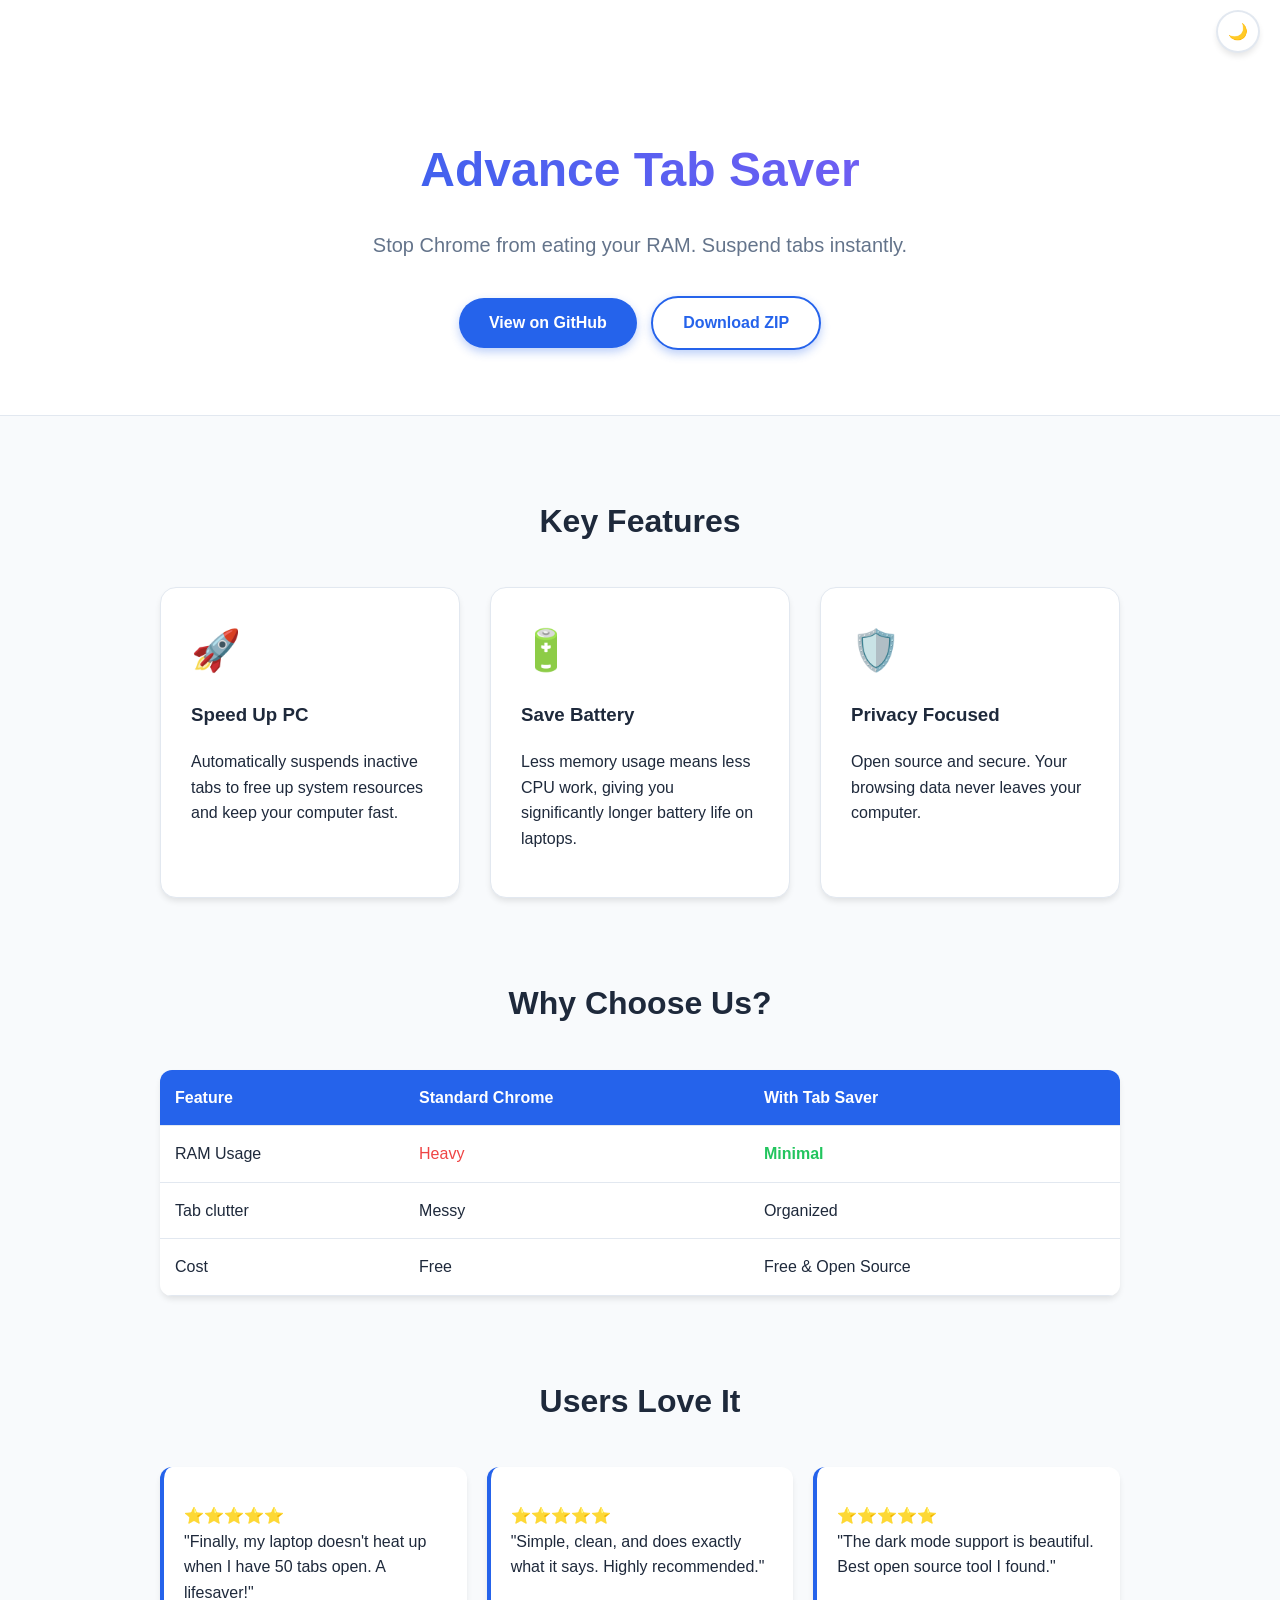
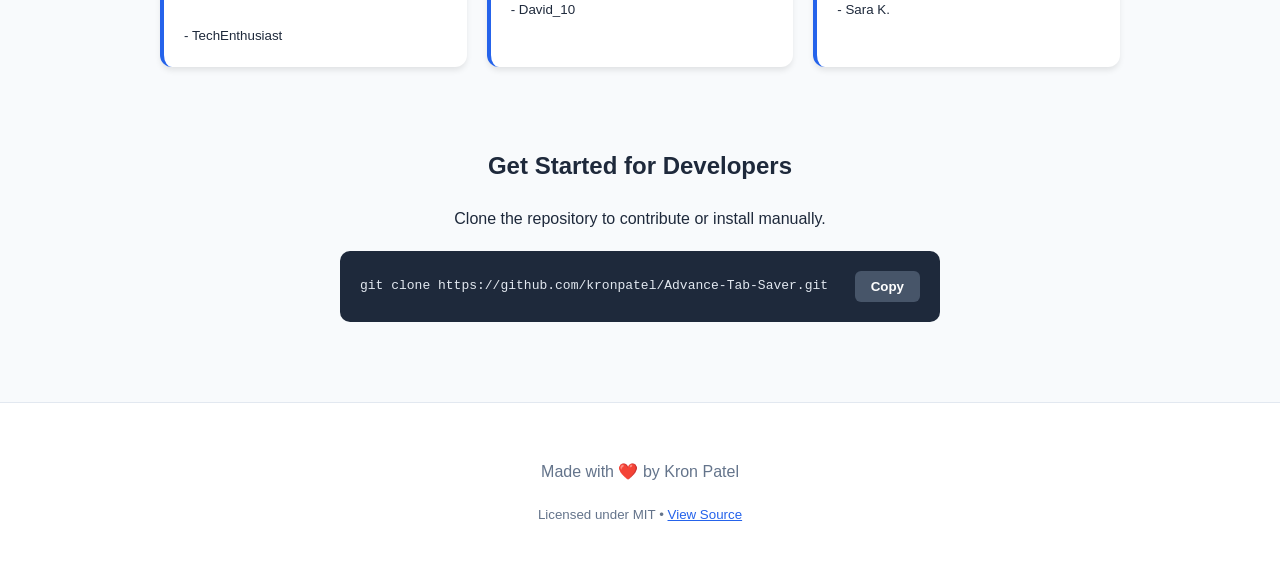
==== index.html @ 918aa8a1 "Upload index" ====
<!DOCTYPE html>
<html lang="en">
<head>
    <meta charset="UTF-8">
    <meta name="viewport" content="width=device-width, initial-scale=1.0">
    <title>Advance Tab Saver - Save Memory & Boost Speed</title>
    <style>
        /* --- CSS Variables & Theme Setup --- */
        :root {
            --primary-color: #2563eb;
            --primary-hover: #1d4ed8;
            --bg-color: #f8fafc;
            --text-color: #1e293b;
            --text-light: #64748b;
            --card-bg: #ffffff;
            --border-color: #e2e8f0;
            --shadow: 0 4px 6px -1px rgba(0, 0, 0, 0.1);
        }

        /* Dark Mode Variables */
        body.dark-mode {
            --primary-color: #60a5fa;
            --primary-hover: #3b82f6;
            --bg-color: #0f172a;
            --text-color: #f1f5f9;
            --text-light: #94a3b8;
            --card-bg: #1e293b;
            --border-color: #334155;
            --shadow: 0 4px 20px rgba(0, 0, 0, 0.4);
        }

        * { box-sizing: border-box; transition: background-color 0.3s, color 0.3s; }
        
        body {
            font-family: 'Segoe UI', Roboto, Helvetica, Arial, sans-serif;
            line-height: 1.6;
            margin: 0;
            padding: 0;
            background-color: var(--bg-color);
            color: var(--text-color);
            overflow-x: hidden;
        }

        .container {
            max-width: 1000px;
            margin: 0 auto;
            padding: 0 20px;
        }

        /* --- Animations (Fade In) --- */
        .hidden {
            opacity: 0;
            transform: translateY(30px);
            transition: all 0.8s ease-out;
        }
        .show {
            opacity: 1;
            transform: translateY(0);
        }

        /* --- Header & Hero Section --- */
        header {
            text-align: center;
            padding: 100px 20px 60px;
            background: var(--card-bg);
            border-bottom: 1px solid var(--border-color);
        }
        h1 {
            font-size: 3rem;
            margin-bottom: 10px;
            background: -webkit-linear-gradient(45deg, var(--primary-color), #8b5cf6);
            -webkit-background-clip: text;
            -webkit-text-fill-color: transparent;
        }
        .tagline { font-size: 1.25rem; color: var(--text-light); margin-bottom: 30px; }

        .btn {
            display: inline-block;
            background-color: var(--primary-color);
            color: #fff !important;
            padding: 12px 30px;
            text-decoration: none;
            border-radius: 50px;
            font-weight: bold;
            margin: 5px;
            box-shadow: 0 4px 10px rgba(37, 99, 235, 0.3);
            transition: transform 0.2s;
        }
        .btn:hover { transform: translateY(-2px); background-color: var(--primary-hover); }
        .btn-outline {
            background: transparent;
            border: 2px solid var(--primary-color);
            color: var(--primary-color) !important;
        }

        /* --- Dark Mode Toggle Button --- */
        .theme-toggle {
            position: fixed;
            top: 10px;
            right: 20px;
            background: var(--card-bg);
            color: var(--text-color);
            border: 2px solid var(--border-color);
            padding: 10px;
            border-radius: 50%;
            cursor: pointer;
            font-size: 1.0rem;
            z-index: 1000;
            box-shadow: var(--shadow);
        }

        /* --- Features Grid --- */
        .section-title { text-align: center; margin: 80px 0 40px; font-size: 2rem; }
        .features {
            display: grid;
            grid-template-columns: repeat(auto-fit, minmax(280px, 1fr));
            gap: 30px;
        }
        .feature-card {
            background: var(--card-bg);
            padding: 30px;
            border-radius: 16px;
            box-shadow: var(--shadow);
            border: 1px solid var(--border-color);
        }
        .icon { font-size: 2.5rem; margin-bottom: 15px; display: block; }

        /* --- Comparison Table --- */
        .table-container { overflow-x: auto; border-radius: 12px; box-shadow: var(--shadow); }
        table { width: 100%; border-collapse: collapse; background: var(--card-bg); min-width: 600px; }
        th, td { padding: 15px; text-align: left; border-bottom: 1px solid var(--border-color); }
        th { background: var(--primary-color); color: white; }
        
        /* --- Installation Code Box --- */
        .code-box {
            background: #1e293b;
            padding: 20px;
            border-radius: 10px;
            display: flex;
            justify-content: space-between;
            align-items: center;
            color: #e2e8f0;
            font-family: monospace;
            margin: 20px auto;
            max-width: 600px;
            flex-wrap: wrap;
            gap: 10px;
        }
        .copy-btn {
            background: #475569;
            color: white;
            border: none;
            padding: 8px 16px;
            border-radius: 6px;
            cursor: pointer;
            font-weight: bold;
        }
        .copy-btn:active { transform: scale(0.95); }

        /* --- Testimonials --- */
        .reviews { display: grid; grid-template-columns: repeat(auto-fit, minmax(250px, 1fr)); gap: 20px; }
        .review-card {
            background: var(--card-bg);
            padding: 20px;
            border-radius: 12px;
            border-left: 4px solid var(--primary-color);
            box-shadow: var(--shadow);
        }

        /* --- Footer --- */
        footer {
            text-align: center;
            margin-top: 80px;
            padding: 40px;
            background: var(--card-bg);
            border-top: 1px solid var(--border-color);
            color: var(--text-light);
        }

        /* Mobile Tweaks */
        @media (max-width: 600px) {
            h1 { font-size: 2rem; }
            header { padding-top: 80px; }
        }
    </style>
</head>
<body>

    <button class="theme-toggle" onclick="toggleTheme()" title="Toggle Dark Mode">🌙</button>

    <header>
        <div class="container hidden">
            <h1>Advance Tab Saver</h1>
            <p class="tagline">Stop Chrome from eating your RAM. Suspend tabs instantly.</p>
            
            <div>
                <a href="https://github.com/kronpatel/Advance-Tab-Saver" class="btn">View on GitHub</a>
                <a href="https://github.com/kronpatel/Advance-Tab-Saver/archive/refs/heads/main.zip" class="btn btn-outline">Download ZIP</a>
            </div>

        </div>
    </header>

    <div class="container">
        
        <h2 class="section-title hidden">Key Features</h2>
        <section class="features hidden">
            <div class="feature-card">
                <span class="icon">🚀</span>
                <h3>Speed Up PC</h3>
                <p>Automatically suspends inactive tabs to free up system resources and keep your computer fast.</p>
            </div>
            <div class="feature-card">
                <span class="icon">🔋</span>
                <h3>Save Battery</h3>
                <p>Less memory usage means less CPU work, giving you significantly longer battery life on laptops.</p>
            </div>
            <div class="feature-card">
                <span class="icon">🛡️</span>
                <h3>Privacy Focused</h3>
                <p>Open source and secure. Your browsing data never leaves your computer.</p>
            </div>
        </section>

        <h2 class="section-title hidden">Why Choose Us?</h2>
        <div class="table-container hidden">
            <table>
                <tr>
                    <th>Feature</th>
                    <th>Standard Chrome</th>
                    <th>With Tab Saver</th>
                </tr>
                <tr>
                    <td>RAM Usage</td>
                    <td style="color: #ef4444;">Heavy</td>
                    <td style="color: #22c55e; font-weight: bold;">Minimal</td>
                </tr>
                <tr>
                    <td>Tab clutter</td>
                    <td>Messy</td>
                    <td>Organized</td>
                </tr>
                <tr>
                    <td>Cost</td>
                    <td>Free</td>
                    <td>Free & Open Source</td>
                </tr>
            </table>
        </div>

        <h2 class="section-title hidden">Users Love It</h2>
        <section class="reviews hidden">
            <div class="review-card">
                <p>⭐⭐⭐⭐⭐<br>"Finally, my laptop doesn't heat up when I have 50 tabs open. A lifesaver!"</p>
                <small>- TechEnthusiast</small>
            </div>
            <div class="review-card">
                <p>⭐⭐⭐⭐⭐<br>"Simple, clean, and does exactly what it says. Highly recommended."</p>
                <small>- David_10</small>
            </div>
            <div class="review-card">
                <p>⭐⭐⭐⭐⭐<br>"The dark mode support is beautiful. Best open source tool I found."</p>
                <small>- Sara K.</small>
            </div>
        </section>

        <section class="hidden" style="text-align: center; margin-top: 80px;">
            <h2>Get Started for Developers</h2>
            <p>Clone the repository to contribute or install manually.</p>
            
            <div class="code-box">
                <span id="git-command">git clone https://github.com/kronpatel/Advance-Tab-Saver.git</span>
                <button class="copy-btn" onclick="copyCode()">Copy</button>
            </div>
        </section>

    </div>

    <footer>
        <p>Made with ❤️ by Kron Patel</p>
        <p><small>Licensed under MIT • <a href="https://github.com/kronpatel/Advance-Tab-Saver" style="color: var(--primary-color)">View Source</a></small></p>
    </footer>

    <script>
        // --- Feature 1: Dark Mode Logic ---
        function toggleTheme() {
            const body = document.body;
            const btn = document.querySelector('.theme-toggle');
            
            body.classList.toggle('dark-mode');
            
            // Save preference logic optional but added for better UX
            if (body.classList.contains('dark-mode')) {
                btn.innerHTML = '☀️';
                localStorage.setItem('theme', 'dark');
            } else {
                btn.innerHTML = '🌙';
                localStorage.setItem('theme', 'light');
            }
        }

        // Load saved theme
        if (localStorage.getItem('theme') === 'dark') {
            document.body.classList.add('dark-mode');
            document.querySelector('.theme-toggle').innerHTML = '☀️';
        }

        // --- Feature 2: Scroll Animations ---
        const observer = new IntersectionObserver((entries) => {
            entries.forEach((entry) => {
                if (entry.isIntersecting) {
                    entry.target.classList.add('show');
                }
            });
        });
        const hiddenElements = document.querySelectorAll('.hidden');
        hiddenElements.forEach((el) => observer.observe(el));

        // --- Feature 3: Copy Function ---
        function copyCode() {
            const command = document.getElementById('git-command').innerText;
            navigator.clipboard.writeText(command).then(() => {
                const btn = document.querySelector('.copy-btn');
                btn.innerText = 'Copied!';
                btn.style.background = '#22c55e';
                setTimeout(() => {
                    btn.innerText = 'Copy';
                    btn.style.background = '#475569';
                }, 2000);
            });
        }
    </script>

</body>
</html>
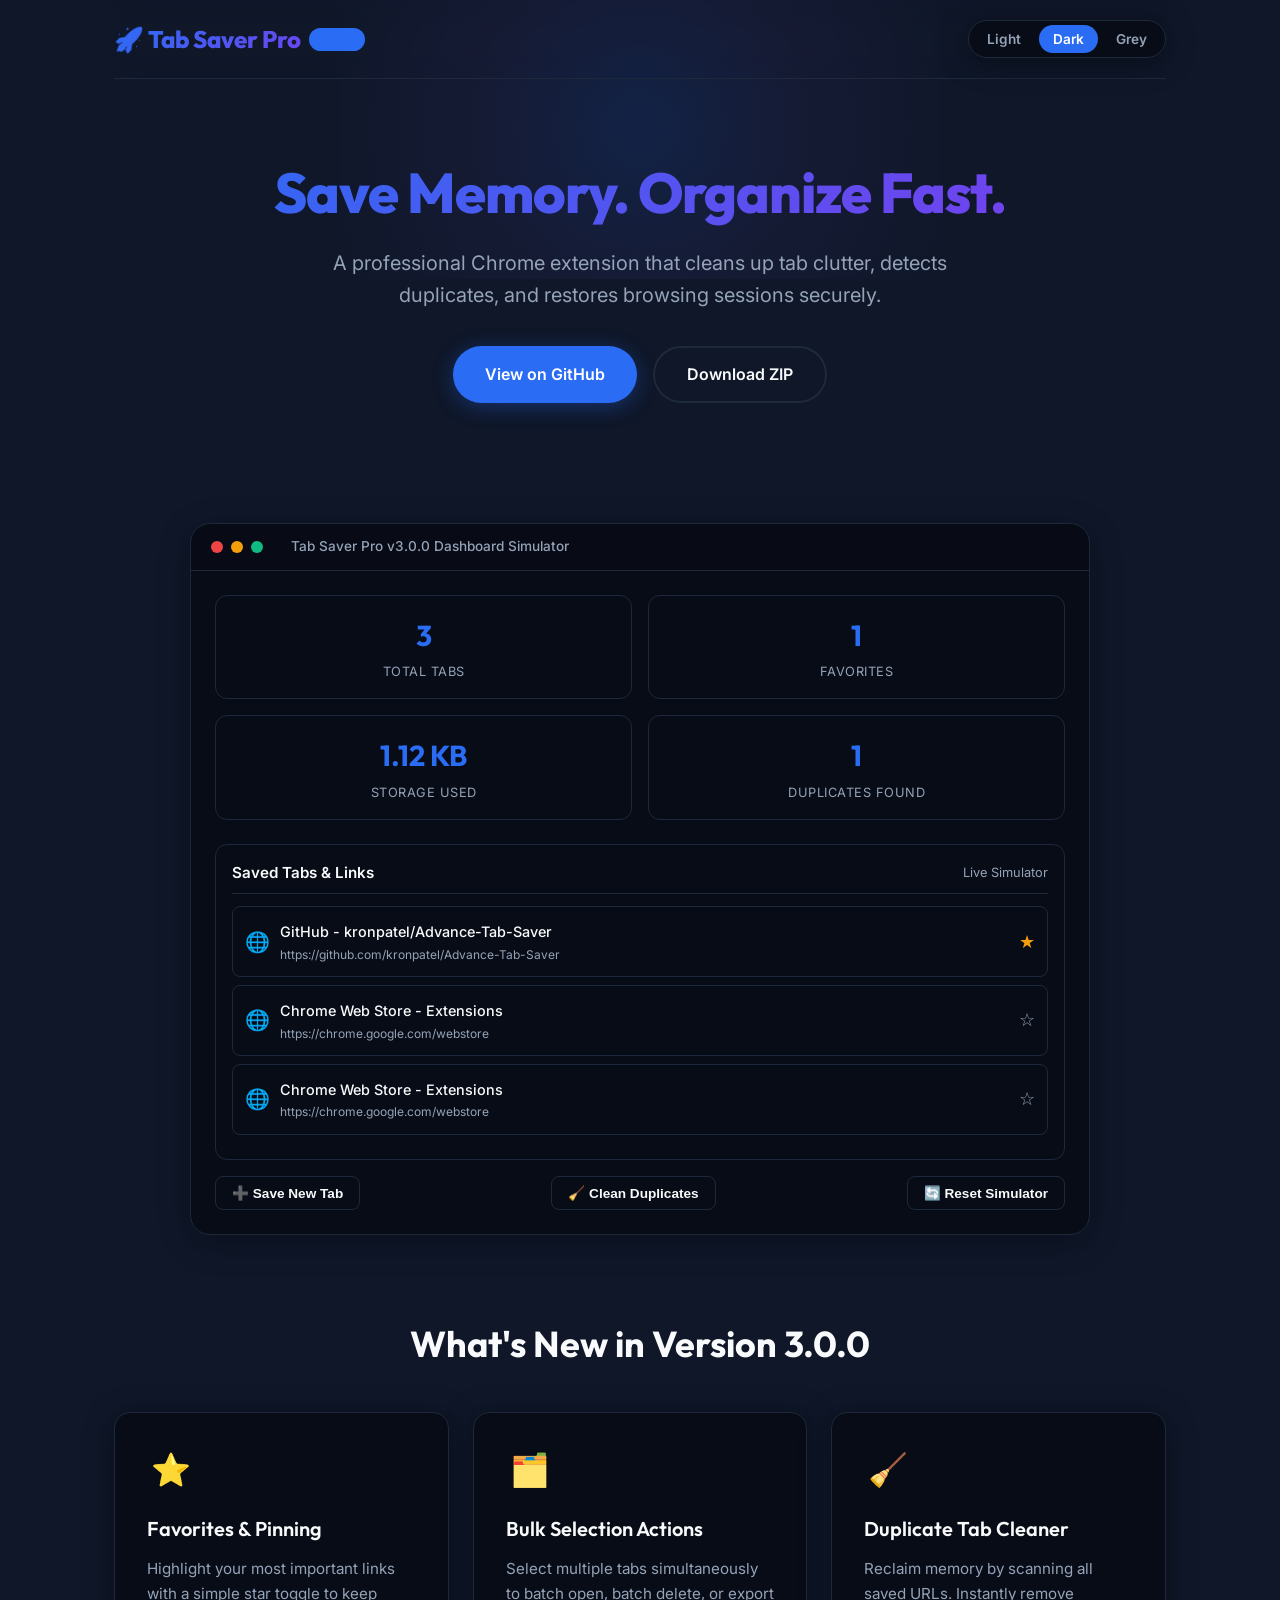
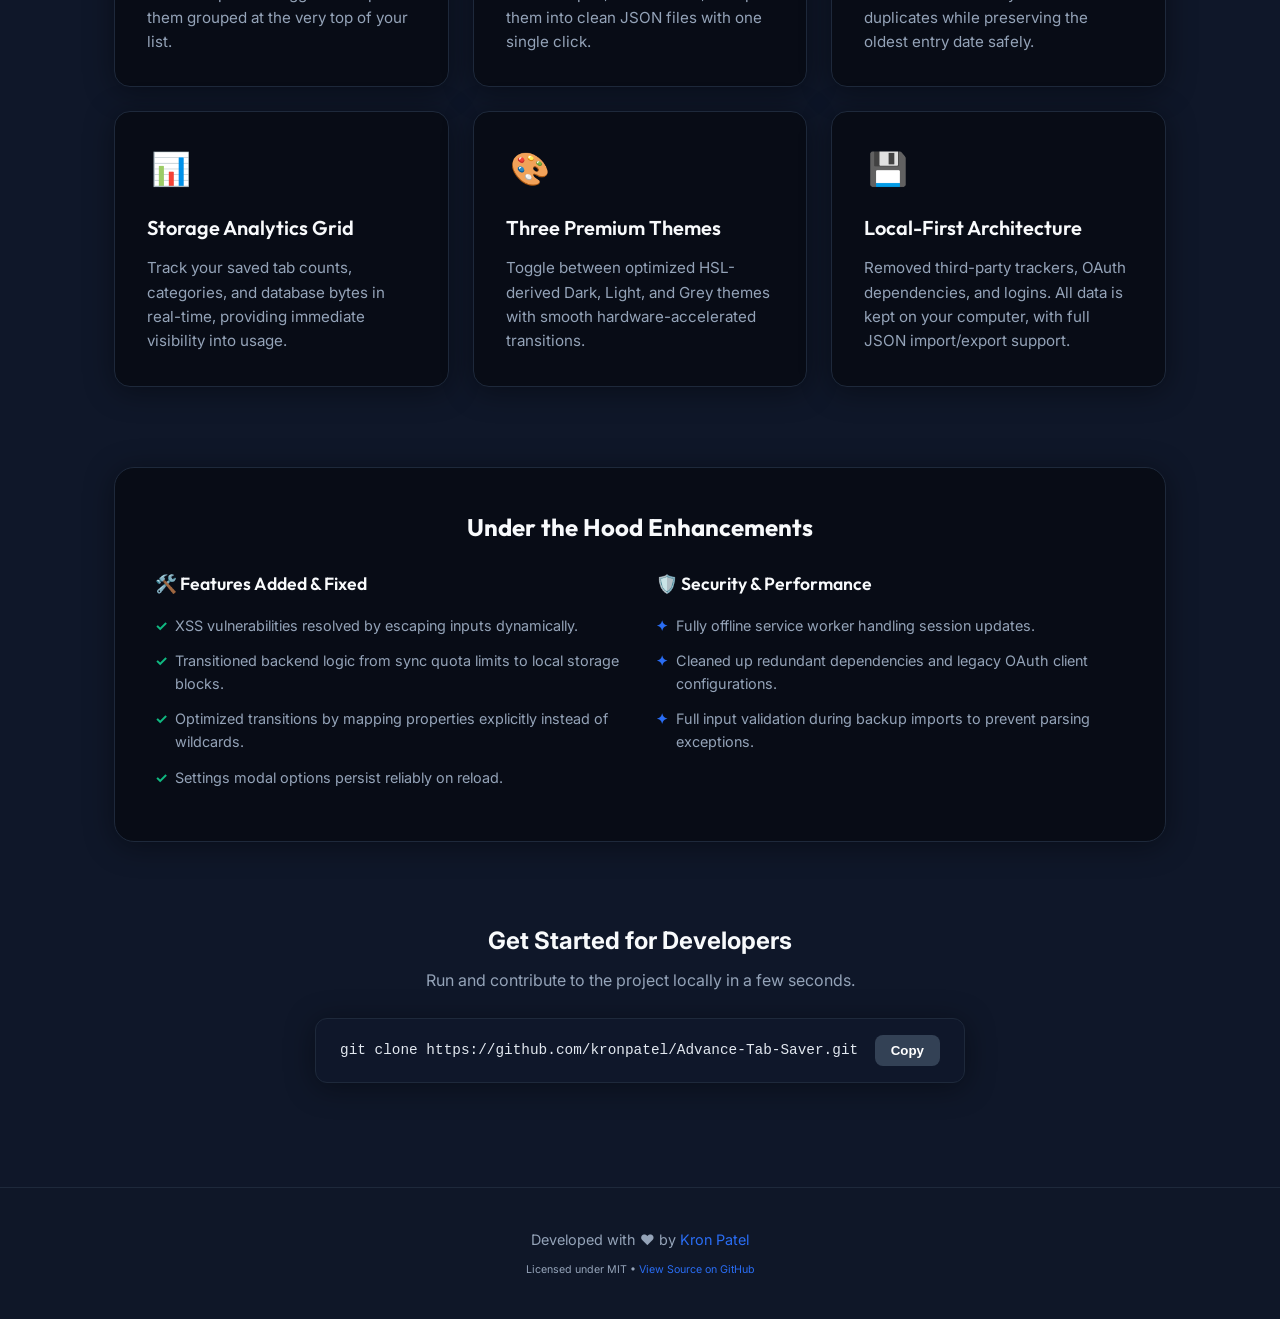
==== commit b39af64d: "docs: update landing page and readme with v3.0.0 features and interactive simulator" ====
--- a/index.html
+++ b/index.html
@@ -3,333 +3,938 @@
 <head>
     <meta charset="UTF-8">
     <meta name="viewport" content="width=device-width, initial-scale=1.0">
-    <title>Advance Tab Saver - Save Memory & Boost Speed</title>
+    <title>Tab Saver Pro - Save Memory & Organize Browser Tabs</title>
+    <meta name="description" content="A premium Chrome extension to save, organize, categorize, restore, and manage browser tabs with favorites, bulk actions, duplicate detection, and storage analytics.">
+    
+    <!-- Google Fonts -->
+    <link rel="preconnect" href="https://fonts.googleapis.com">
+    <link rel="preconnect" href="https://fonts.gstatic.com" crossorigin>
+    <link href="https://fonts.googleapis.com/css2?family=Inter:wght@300;400;500;600;700&family=Outfit:wght@400;500;600;700;800&display=swap" rel="stylesheet">
+    
     <style>
-        /* --- CSS Variables & Theme Setup --- */
+        /* --- Design System & CSS Variables --- */
         :root {
-            --primary-color: #2563eb;
-            --primary-hover: #1d4ed8;
-            --bg-color: #f8fafc;
-            --text-color: #1e293b;
-            --text-light: #64748b;
-            --card-bg: #ffffff;
-            --border-color: #e2e8f0;
-            --shadow: 0 4px 6px -1px rgba(0, 0, 0, 0.1);
-        }
-
-        /* Dark Mode Variables */
-        body.dark-mode {
-            --primary-color: #60a5fa;
-            --primary-hover: #3b82f6;
-            --bg-color: #0f172a;
-            --text-color: #f1f5f9;
-            --text-light: #94a3b8;
-            --card-bg: #1e293b;
-            --border-color: #334155;
-            --shadow: 0 4px 20px rgba(0, 0, 0, 0.4);
-        }
-
-        * { box-sizing: border-box; transition: background-color 0.3s, color 0.3s; }
-        
-        body {
-            font-family: 'Segoe UI', Roboto, Helvetica, Arial, sans-serif;
-            line-height: 1.6;
+            --font-display: 'Outfit', sans-serif;
+            --font-body: 'Inter', sans-serif;
+            
+            /* Calibrated HSL Theme Variables */
+            --primary-hsl: 220 90% 56%;
+            --primary: hsl(var(--primary-hsl));
+            --primary-hover: hsl(220 90% 46%);
+            
+            /* Theme overrides default to Dark */
+            --bg-hsl: 222 47% 11%;
+            --bg: hsl(var(--bg-hsl));
+            --card-hsl: 222 47% 6%;
+            --card: hsl(var(--card-hsl));
+            --text-hsl: 210 40% 98%;
+            --text: hsl(var(--text-hsl));
+            --text-muted-hsl: 215 20.2% 65.1%;
+            --text-muted: hsl(var(--text-muted-hsl));
+            --border-hsl: 217.2 32.6% 17.5%;
+            --border: hsl(var(--border-hsl));
+            --shadow: 0 4px 30px rgba(0, 0, 0, 0.4);
+            --gradient: linear-gradient(135deg, hsl(220 90% 56%) 0%, hsl(262 83% 58%) 100%);
+            --card-shadow: 0 8px 32px 0 rgba(0, 0, 0, 0.3);
+        }
+
+        /* Light Theme */
+        body.theme-light {
+            --bg-hsl: 210 40% 98%;
+            --bg: hsl(var(--bg-hsl));
+            --card-hsl: 0 0% 100%;
+            --card: hsl(var(--card-hsl));
+            --text-hsl: 222 47% 11%;
+            --text: hsl(var(--text-hsl));
+            --text-muted-hsl: 215.4 16.3% 46.9%;
+            --text-muted: hsl(var(--text-muted-hsl));
+            --border-hsl: 214.3 31.8% 91.4%;
+            --border: hsl(var(--border-hsl));
+            --shadow: 0 4px 20px rgba(0, 0, 0, 0.05);
+            --card-shadow: 0 8px 32px 0 rgba(31, 38, 135, 0.05);
+        }
+
+        /* Grey Theme */
+        body.theme-grey {
+            --bg-hsl: 218 11% 19%;
+            --bg: hsl(var(--bg-hsl));
+            --card-hsl: 218 11% 14%;
+            --card: hsl(var(--card-hsl));
+            --text-hsl: 210 20% 98%;
+            --text: hsl(var(--text-hsl));
+            --text-muted-hsl: 218 11% 65%;
+            --text-muted: hsl(var(--text-muted-hsl));
+            --border-hsl: 218 11% 25%;
+            --border: hsl(var(--border-hsl));
+            --shadow: 0 4px 30px rgba(0, 0, 0, 0.3);
+            --card-shadow: 0 8px 32px 0 rgba(0, 0, 0, 0.25);
+        }
+
+        /* Reset & Global */
+        * {
+            box-sizing: border-box;
             margin: 0;
             padding: 0;
-            background-color: var(--bg-color);
-            color: var(--text-color);
+        }
+
+        body {
+            font-family: var(--font-body);
+            background-color: var(--bg);
+            color: var(--text);
             overflow-x: hidden;
+            line-height: 1.6;
+            transition: background-color 0.3s ease, color 0.3s ease, border-color 0.3s ease;
         }
 
         .container {
-            max-width: 1000px;
+            max-width: 1100px;
             margin: 0 auto;
-            padding: 0 20px;
-        }
-
-        /* --- Animations (Fade In) --- */
-        .hidden {
+            padding: 0 24px;
+        }
+
+        /* --- Header / Navbar --- */
+        nav {
+            display: flex;
+            justify-content: space-between;
+            align-items: center;
+            padding: 20px 0;
+            border-bottom: 1px solid var(--border);
+            position: sticky;
+            top: 0;
+            background: rgba(var(--bg-hsl), 0.8);
+            backdrop-filter: blur(12px);
+            z-index: 100;
+            transition: background-color 0.3s ease, border-color 0.3s ease;
+        }
+
+        .logo {
+            font-family: var(--font-display);
+            font-size: 1.5rem;
+            font-weight: 800;
+            background: var(--gradient);
+            -webkit-background-clip: text;
+            background-clip: text;
+            -webkit-text-fill-color: transparent;
+            display: flex;
+            align-items: center;
+            gap: 8px;
+            text-decoration: none;
+        }
+
+        .version-tag {
+            background: var(--primary);
+            color: white;
+            font-size: 0.75rem;
+            font-weight: 600;
+            padding: 2px 8px;
+            border-radius: 20px;
+            letter-spacing: 0.5px;
+        }
+
+        /* Theme Switcher */
+        .theme-selector {
+            display: flex;
+            background: var(--card);
+            border: 1px solid var(--border);
+            padding: 4px;
+            border-radius: 30px;
+            gap: 4px;
+            box-shadow: var(--shadow);
+        }
+
+        .theme-btn {
+            background: transparent;
+            border: none;
+            color: var(--text-muted);
+            padding: 6px 14px;
+            border-radius: 20px;
+            cursor: pointer;
+            font-size: 0.85rem;
+            font-weight: 600;
+            transition: all 0.2s ease;
+            font-family: var(--font-body);
+        }
+
+        .theme-btn.active {
+            background: var(--primary);
+            color: #ffffff;
+        }
+
+        /* --- Hero Section --- */
+        .hero {
+            padding: 80px 0 60px;
+            text-align: center;
+            position: relative;
+        }
+
+        .hero::before {
+            content: '';
+            position: absolute;
+            top: -100px;
+            left: 50%;
+            transform: translateX(-50%);
+            width: 600px;
+            height: 300px;
+            background: radial-gradient(circle, rgba(37, 99, 235, 0.15) 0%, rgba(139, 92, 246, 0.05) 50%, transparent 100%);
+            z-index: -1;
+            pointer-events: none;
+        }
+
+        h1 {
+            font-family: var(--font-display);
+            font-size: 3.5rem;
+            font-weight: 800;
+            line-height: 1.2;
+            margin-bottom: 20px;
+            letter-spacing: -1px;
+            background: var(--gradient);
+            -webkit-background-clip: text;
+            background-clip: text;
+            -webkit-text-fill-color: transparent;
+        }
+
+        .hero p.tagline {
+            font-size: 1.25rem;
+            color: var(--text-muted);
+            max-width: 650px;
+            margin: 0 auto 35px;
+        }
+
+        .btn-group {
+            display: flex;
+            justify-content: center;
+            gap: 16px;
+            flex-wrap: wrap;
+        }
+
+        .btn {
+            display: inline-flex;
+            align-items: center;
+            justify-content: center;
+            background: var(--primary);
+            color: #ffffff;
+            font-family: var(--font-body);
+            font-weight: 600;
+            padding: 14px 32px;
+            border-radius: 50px;
+            text-decoration: none;
+            box-shadow: 0 4px 20px rgba(37, 99, 235, 0.35);
+            transition: transform 0.2s ease, box-shadow 0.2s ease, background-color 0.2s ease;
+            cursor: pointer;
+            border: none;
+        }
+
+        .btn:hover {
+            transform: translateY(-2px);
+            background: var(--primary-hover);
+            box-shadow: 0 6px 24px rgba(37, 99, 235, 0.45);
+        }
+
+        .btn-outline {
+            background: transparent;
+            color: var(--text);
+            border: 2px solid var(--border);
+            box-shadow: none;
+        }
+
+        .btn-outline:hover {
+            background: var(--card);
+            border-color: var(--text);
+            box-shadow: var(--shadow);
+            transform: translateY(-2px);
+        }
+
+        /* --- Scroll Animations --- */
+        .animate-on-scroll {
             opacity: 0;
             transform: translateY(30px);
-            transition: all 0.8s ease-out;
-        }
-        .show {
+            transition: opacity 0.8s ease-out, transform 0.8s ease-out;
+        }
+
+        .animate-on-scroll.visible {
             opacity: 1;
             transform: translateY(0);
         }
 
-        /* --- Header & Hero Section --- */
-        header {
+        /* --- Interactive Showcase Dashboard Simulator --- */
+        .showcase {
+            margin: 60px auto;
+            max-width: 900px;
+            background: var(--card);
+            border: 1px solid var(--border);
+            border-radius: 20px;
+            box-shadow: var(--card-shadow);
+            overflow: hidden;
+            transition: background-color 0.3s ease, border-color 0.3s ease, box-shadow 0.3s ease;
+        }
+
+        .window-header {
+            background: rgba(0, 0, 0, 0.05);
+            padding: 12px 20px;
+            display: flex;
+            align-items: center;
+            border-bottom: 1px solid var(--border);
+            gap: 8px;
+        }
+
+        .dot {
+            width: 12px;
+            height: 12px;
+            border-radius: 50%;
+            display: inline-block;
+        }
+
+        .dot-red { background: #ef4444; }
+        .dot-yellow { background: #f59e0b; }
+        .dot-green { background: #10b981; }
+
+        .window-title {
+            margin-left: 20px;
+            font-size: 0.85rem;
+            color: var(--text-muted);
+            font-weight: 500;
+        }
+
+        /* Simulator Body */
+        .sim-body {
+            padding: 24px;
+        }
+
+        /* Live 2x2 Dashboard Metrics */
+        .metric-grid {
+            display: grid;
+            grid-template-columns: repeat(2, 1fr);
+            gap: 16px;
+            margin-bottom: 24px;
+        }
+
+        .metric-card {
+            background: rgba(var(--primary-hsl), 0.04);
+            border: 1px solid var(--border);
+            border-radius: 12px;
+            padding: 16px;
             text-align: center;
-            padding: 100px 20px 60px;
-            background: var(--card-bg);
-            border-bottom: 1px solid var(--border-color);
-        }
-        h1 {
-            font-size: 3rem;
-            margin-bottom: 10px;
-            background: -webkit-linear-gradient(45deg, var(--primary-color), #8b5cf6);
-            -webkit-background-clip: text;
-            -webkit-text-fill-color: transparent;
-        }
-        .tagline { font-size: 1.25rem; color: var(--text-light); margin-bottom: 30px; }
-
-        .btn {
-            display: inline-block;
-            background-color: var(--primary-color);
-            color: #fff !important;
-            padding: 12px 30px;
-            text-decoration: none;
-            border-radius: 50px;
-            font-weight: bold;
-            margin: 5px;
-            box-shadow: 0 4px 10px rgba(37, 99, 235, 0.3);
-            transition: transform 0.2s;
-        }
-        .btn:hover { transform: translateY(-2px); background-color: var(--primary-hover); }
-        .btn-outline {
+        }
+
+        .metric-val {
+            font-size: 1.8rem;
+            font-weight: 700;
+            color: var(--primary);
+            font-family: var(--font-display);
+        }
+
+        .metric-label {
+            font-size: 0.8rem;
+            color: var(--text-muted);
+            text-transform: uppercase;
+            letter-spacing: 0.5px;
+            margin-top: 4px;
+        }
+
+        /* Live Tabs Simulator List */
+        .sim-tabs-container {
+            border: 1px solid var(--border);
+            border-radius: 12px;
+            padding: 16px;
+            background: rgba(0, 0, 0, 0.02);
+        }
+
+        .sim-tabs-header {
+            display: flex;
+            justify-content: space-between;
+            align-items: center;
+            margin-bottom: 12px;
+            padding-bottom: 8px;
+            border-bottom: 1px solid var(--border);
+        }
+
+        .sim-tabs-title {
+            font-size: 0.95rem;
+            font-weight: 600;
+        }
+
+        .sim-tab-item {
+            display: flex;
+            align-items: center;
+            justify-content: space-between;
+            padding: 12px;
+            background: var(--card);
+            border: 1px solid var(--border);
+            border-radius: 8px;
+            margin-bottom: 8px;
+            transition: transform 0.2s ease;
+        }
+
+        .sim-tab-item:hover {
+            transform: translateX(4px);
+        }
+
+        .sim-tab-info {
+            display: flex;
+            align-items: center;
+            gap: 10px;
+        }
+
+        .sim-tab-fav {
+            font-size: 1.25rem;
+        }
+
+        .sim-tab-title {
+            font-weight: 500;
+            font-size: 0.9rem;
+        }
+
+        .sim-tab-url {
+            font-size: 0.75rem;
+            color: var(--text-muted);
+            display: block;
+        }
+
+        .sim-btn-star {
             background: transparent;
-            border: 2px solid var(--primary-color);
-            color: var(--primary-color) !important;
-        }
-
-        /* --- Dark Mode Toggle Button --- */
-        .theme-toggle {
-            position: fixed;
-            top: 10px;
-            right: 20px;
-            background: var(--card-bg);
-            color: var(--text-color);
-            border: 2px solid var(--border-color);
-            padding: 10px;
-            border-radius: 50%;
+            border: none;
             cursor: pointer;
-            font-size: 1.0rem;
-            z-index: 1000;
+            font-size: 1.15rem;
+            color: var(--text-muted);
+            transition: color 0.2s ease;
+        }
+
+        .sim-btn-star.starred {
+            color: #f59e0b;
+        }
+
+        /* Interactive controls for simulator */
+        .sim-controls {
+            display: flex;
+            justify-content: space-between;
+            margin-top: 16px;
+            gap: 12px;
+            flex-wrap: wrap;
+        }
+
+        .sim-control-btn {
+            background: var(--card);
+            border: 1px solid var(--border);
+            color: var(--text);
+            padding: 8px 16px;
+            border-radius: 8px;
+            cursor: pointer;
+            font-size: 0.85rem;
+            font-weight: 600;
+            display: inline-flex;
+            align-items: center;
+            gap: 6px;
+            transition: all 0.2s ease;
+        }
+
+        .sim-control-btn:hover {
+            border-color: var(--primary);
+            color: var(--primary);
+        }
+
+        /* --- What's New v3.0.0 Section --- */
+        .section-title {
+            font-family: var(--font-display);
+            font-size: 2.25rem;
+            font-weight: 700;
+            text-align: center;
+            margin: 80px 0 40px;
+        }
+
+        .features-grid {
+            display: grid;
+            grid-template-columns: repeat(auto-fit, minmax(300px, 1fr));
+            gap: 24px;
+        }
+
+        .feature-card {
+            background: var(--card);
+            border: 1px solid var(--border);
+            border-radius: 16px;
+            padding: 32px;
             box-shadow: var(--shadow);
-        }
-
-        /* --- Features Grid --- */
-        .section-title { text-align: center; margin: 80px 0 40px; font-size: 2rem; }
-        .features {
+            transition: transform 0.3s ease, box-shadow 0.3s ease, border-color 0.3s ease;
+        }
+
+        .feature-card:hover {
+            transform: translateY(-4px);
+            box-shadow: var(--card-shadow);
+            border-color: var(--primary);
+        }
+
+        .feature-icon {
+            font-size: 2rem;
+            width: 48px;
+            height: 48px;
+            background: rgba(var(--primary-hsl), 0.1);
+            color: var(--primary);
+            border-radius: 12px;
+            display: flex;
+            align-items: center;
+            justify-content: center;
+            margin-bottom: 20px;
+        }
+
+        .feature-card h3 {
+            font-family: var(--font-display);
+            font-size: 1.25rem;
+            font-weight: 600;
+            margin-bottom: 12px;
+        }
+
+        .feature-card p {
+            font-size: 0.95rem;
+            color: var(--text-muted);
+        }
+
+        /* --- v3.0.0 Fixes & Core Enhancements Section --- */
+        .enhancements {
+            margin: 80px auto 0;
+            background: var(--card);
+            border: 1px solid var(--border);
+            border-radius: 20px;
+            padding: 40px;
+            box-shadow: var(--shadow);
+        }
+
+        .enhancements-grid {
             display: grid;
             grid-template-columns: repeat(auto-fit, minmax(280px, 1fr));
-            gap: 30px;
-        }
-        .feature-card {
-            background: var(--card-bg);
-            padding: 30px;
-            border-radius: 16px;
-            box-shadow: var(--shadow);
-            border: 1px solid var(--border-color);
-        }
-        .icon { font-size: 2.5rem; margin-bottom: 15px; display: block; }
-
-        /* --- Comparison Table --- */
-        .table-container { overflow-x: auto; border-radius: 12px; box-shadow: var(--shadow); }
-        table { width: 100%; border-collapse: collapse; background: var(--card-bg); min-width: 600px; }
-        th, td { padding: 15px; text-align: left; border-bottom: 1px solid var(--border-color); }
-        th { background: var(--primary-color); color: white; }
-        
-        /* --- Installation Code Box --- */
+            gap: 32px;
+            margin-top: 24px;
+        }
+
+        .enhancement-group h4 {
+            font-family: var(--font-display);
+            font-size: 1.1rem;
+            font-weight: 600;
+            margin-bottom: 16px;
+            display: flex;
+            align-items: center;
+            gap: 8px;
+        }
+
+        .enhancement-group ul {
+            list-style: none;
+        }
+
+        .enhancement-group li {
+            position: relative;
+            padding-left: 20px;
+            margin-bottom: 12px;
+            font-size: 0.9rem;
+            color: var(--text-muted);
+        }
+
+        .enhancement-group li::before {
+            content: "✓";
+            position: absolute;
+            left: 0;
+            color: #10b981;
+            font-weight: bold;
+        }
+
+        .enhancement-group.fixed li::before {
+            content: "✦";
+            color: var(--primary);
+        }
+
+        /* --- Installation & Get Started --- */
+        .get-started {
+            text-align: center;
+            padding: 80px 0;
+        }
+
         .code-box {
-            background: #1e293b;
-            padding: 20px;
-            border-radius: 10px;
-            display: flex;
+            background: #0f172a;
+            border: 1px solid #1e293b;
+            padding: 16px 24px;
+            border-radius: 12px;
+            display: inline-flex;
             justify-content: space-between;
             align-items: center;
             color: #e2e8f0;
             font-family: monospace;
-            margin: 20px auto;
-            max-width: 600px;
-            flex-wrap: wrap;
-            gap: 10px;
-        }
+            margin: 24px auto;
+            max-width: 650px;
+            width: 100%;
+            box-shadow: var(--shadow);
+        }
+
+        .code-text {
+            overflow-x: auto;
+            white-space: nowrap;
+            font-size: 0.9rem;
+        }
+
         .copy-btn {
-            background: #475569;
+            background: #334155;
             color: white;
             border: none;
             padding: 8px 16px;
-            border-radius: 6px;
+            border-radius: 8px;
             cursor: pointer;
-            font-weight: bold;
-        }
-        .copy-btn:active { transform: scale(0.95); }
-
-        /* --- Testimonials --- */
-        .reviews { display: grid; grid-template-columns: repeat(auto-fit, minmax(250px, 1fr)); gap: 20px; }
-        .review-card {
-            background: var(--card-bg);
-            padding: 20px;
-            border-radius: 12px;
-            border-left: 4px solid var(--primary-color);
-            box-shadow: var(--shadow);
+            font-weight: 600;
+            transition: all 0.2s ease;
+            margin-left: 12px;
+        }
+
+        .copy-btn:hover {
+            background: #475569;
         }
 
         /* --- Footer --- */
         footer {
+            border-top: 1px solid var(--border);
+            padding: 40px 0;
             text-align: center;
-            margin-top: 80px;
-            padding: 40px;
-            background: var(--card-bg);
-            border-top: 1px solid var(--border-color);
-            color: var(--text-light);
-        }
-
-        /* Mobile Tweaks */
-        @media (max-width: 600px) {
-            h1 { font-size: 2rem; }
-            header { padding-top: 80px; }
+            color: var(--text-muted);
+            font-size: 0.9rem;
+            background: rgba(0, 0, 0, 0.02);
+        }
+
+        footer a {
+            color: var(--primary);
+            text-decoration: none;
+        }
+
+        footer a:hover {
+            text-decoration: underline;
+        }
+
+        /* Responsive Layouts */
+        @media (max-width: 768px) {
+            h1 { font-size: 2.5rem; }
+            .metric-grid { grid-template-columns: 1fr; }
+            .section-title { font-size: 1.8rem; margin: 60px 0 30px; }
+            .features-grid { grid-template-columns: 1fr; }
+            .enhancements { padding: 24px; }
         }
     </style>
 </head>
-<body>
-
-    <button class="theme-toggle" onclick="toggleTheme()" title="Toggle Dark Mode">🌙</button>
-
-    <header>
-        <div class="container hidden">
-            <h1>Advance Tab Saver</h1>
-            <p class="tagline">Stop Chrome from eating your RAM. Suspend tabs instantly.</p>
-            
-            <div>
+<body class="theme-dark">
+
+    <div class="container">
+        <!-- Navigation bar -->
+        <nav>
+            <a href="#" class="logo">
+                🚀 Tab Saver Pro <span class="version-tag">v3.0.0</span>
+            </a>
+            
+            <div class="theme-selector">
+                <button class="theme-btn" onclick="setTheme('light')">Light</button>
+                <button class="theme-btn active" id="btn-dark" onclick="setTheme('dark')">Dark</button>
+                <button class="theme-btn" onclick="setTheme('grey')">Grey</button>
+            </div>
+        </nav>
+
+        <!-- Hero section -->
+        <header class="hero">
+            <h1 class="animate-on-scroll">Save Memory. Organize Fast.</h1>
+            <p class="tagline animate-on-scroll">A professional Chrome extension that cleans up tab clutter, detects duplicates, and restores browsing sessions securely.</p>
+            
+            <div class="btn-group animate-on-scroll">
                 <a href="https://github.com/kronpatel/Advance-Tab-Saver" class="btn">View on GitHub</a>
                 <a href="https://github.com/kronpatel/Advance-Tab-Saver/archive/refs/heads/main.zip" class="btn btn-outline">Download ZIP</a>
             </div>
-
+        </header>
+
+        <!-- Interactive Simulator -->
+        <section class="showcase animate-on-scroll">
+            <div class="window-header">
+                <span class="dot dot-red"></span>
+                <span class="dot dot-yellow"></span>
+                <span class="dot dot-green"></span>
+                <span class="window-title">Tab Saver Pro v3.0.0 Dashboard Simulator</span>
+            </div>
+            
+            <div class="sim-body">
+                <!-- Metrics Panel -->
+                <div class="metric-grid">
+                    <div class="metric-card">
+                        <div class="metric-val" id="metric-tabs">3</div>
+                        <div class="metric-label">Total Tabs</div>
+                    </div>
+                    <div class="metric-card">
+                        <div class="metric-val" id="metric-favs">1</div>
+                        <div class="metric-label">Favorites</div>
+                    </div>
+                    <div class="metric-card">
+                        <div class="metric-val">1.12 KB</div>
+                        <div class="metric-label">Storage Used</div>
+                    </div>
+                    <div class="metric-card">
+                        <div class="metric-val" id="metric-dups">1</div>
+                        <div class="metric-label">Duplicates Found</div>
+                    </div>
+                </div>
+
+                <!-- Live Tabs list -->
+                <div class="sim-tabs-container">
+                    <div class="sim-tabs-header">
+                        <span class="sim-tabs-title">Saved Tabs & Links</span>
+                        <span style="font-size: 0.8rem; color: var(--text-muted)">Live Simulator</span>
+                    </div>
+                    
+                    <div id="sim-tabs-list">
+                        <!-- Items rendered via JS -->
+                    </div>
+                </div>
+
+                <!-- Simulator Controls -->
+                <div class="sim-controls">
+                    <button class="sim-control-btn" onclick="addMockTab()">
+                        ➕ Save New Tab
+                    </button>
+                    <button class="sim-control-btn" onclick="cleanDuplicates()">
+                        🧹 Clean Duplicates
+                    </button>
+                    <button class="sim-control-btn" onclick="resetSimulator()">
+                        🔄 Reset Simulator
+                    </button>
+                </div>
+            </div>
+        </section>
+
+        <!-- Key Features in v3.0.0 -->
+        <h2 class="section-title animate-on-scroll">What's New in Version 3.0.0</h2>
+        
+        <div class="features-grid">
+            <!-- Feature 1 -->
+            <div class="feature-card animate-on-scroll">
+                <div class="feature-icon">⭐</div>
+                <h3>Favorites & Pinning</h3>
+                <p>Highlight your most important links with a simple star toggle to keep them grouped at the very top of your list.</p>
+            </div>
+            
+            <!-- Feature 2 -->
+            <div class="feature-card animate-on-scroll">
+                <div class="feature-icon">🗂️</div>
+                <h3>Bulk Selection Actions</h3>
+                <p>Select multiple tabs simultaneously to batch open, batch delete, or export them into clean JSON files with one single click.</p>
+            </div>
+            
+            <!-- Feature 3 -->
+            <div class="feature-card animate-on-scroll">
+                <div class="feature-icon">🧹</div>
+                <h3>Duplicate Tab Cleaner</h3>
+                <p>Reclaim memory by scanning all saved URLs. Instantly remove duplicates while preserving the oldest entry date safely.</p>
+            </div>
+
+            <!-- Feature 4 -->
+            <div class="feature-card animate-on-scroll">
+                <div class="feature-icon">📊</div>
+                <h3>Storage Analytics Grid</h3>
+                <p>Track your saved tab counts, categories, and database bytes in real-time, providing immediate visibility into usage.</p>
+            </div>
+
+            <!-- Feature 5 -->
+            <div class="feature-card animate-on-scroll">
+                <div class="feature-icon">🎨</div>
+                <h3>Three Premium Themes</h3>
+                <p>Toggle between optimized HSL-derived Dark, Light, and Grey themes with smooth hardware-accelerated transitions.</p>
+            </div>
+
+            <!-- Feature 6 -->
+            <div class="feature-card animate-on-scroll">
+                <div class="feature-icon">💾</div>
+                <h3>Local-First Architecture</h3>
+                <p>Removed third-party trackers, OAuth dependencies, and logins. All data is kept on your computer, with full JSON import/export support.</p>
+            </div>
         </div>
-    </header>
-
-    <div class="container">
-        
-        <h2 class="section-title hidden">Key Features</h2>
-        <section class="features hidden">
-            <div class="feature-card">
-                <span class="icon">🚀</span>
-                <h3>Speed Up PC</h3>
-                <p>Automatically suspends inactive tabs to free up system resources and keep your computer fast.</p>
-            </div>
-            <div class="feature-card">
-                <span class="icon">🔋</span>
-                <h3>Save Battery</h3>
-                <p>Less memory usage means less CPU work, giving you significantly longer battery life on laptops.</p>
-            </div>
-            <div class="feature-card">
-                <span class="icon">🛡️</span>
-                <h3>Privacy Focused</h3>
-                <p>Open source and secure. Your browsing data never leaves your computer.</p>
+
+        <!-- Fixes & Refinements list -->
+        <section class="enhancements animate-on-scroll">
+            <h3 style="font-family: var(--font-display); font-size: 1.5rem; text-align: center; margin-bottom: 24px;">Under the Hood Enhancements</h3>
+            
+            <div class="enhancements-grid">
+                <div class="enhancement-group">
+                    <h4>🛠️ Features Added & Fixed</h4>
+                    <ul>
+                        <li>XSS vulnerabilities resolved by escaping inputs dynamically.</li>
+                        <li>Transitioned backend logic from sync quota limits to local storage blocks.</li>
+                        <li>Optimized transitions by mapping properties explicitly instead of wildcards.</li>
+                        <li>Settings modal options persist reliably on reload.</li>
+                    </ul>
+                </div>
+                <div class="enhancement-group fixed">
+                    <h4>🛡️ Security & Performance</h4>
+                    <ul>
+                        <li>Fully offline service worker handling session updates.</li>
+                        <li>Cleaned up redundant dependencies and legacy OAuth client configurations.</li>
+                        <li>Full input validation during backup imports to prevent parsing exceptions.</li>
+                    </ul>
+                </div>
             </div>
         </section>
 
-        <h2 class="section-title hidden">Why Choose Us?</h2>
-        <div class="table-container hidden">
-            <table>
-                <tr>
-                    <th>Feature</th>
-                    <th>Standard Chrome</th>
-                    <th>With Tab Saver</th>
-                </tr>
-                <tr>
-                    <td>RAM Usage</td>
-                    <td style="color: #ef4444;">Heavy</td>
-                    <td style="color: #22c55e; font-weight: bold;">Minimal</td>
-                </tr>
-                <tr>
-                    <td>Tab clutter</td>
-                    <td>Messy</td>
-                    <td>Organized</td>
-                </tr>
-                <tr>
-                    <td>Cost</td>
-                    <td>Free</td>
-                    <td>Free & Open Source</td>
-                </tr>
-            </table>
+        <!-- Developer Setup -->
+        <section class="get-started animate-on-scroll">
+            <h2>Get Started for Developers</h2>
+            <p style="color: var(--text-muted); margin-top: 8px;">Run and contribute to the project locally in a few seconds.</p>
+            
+            <div class="code-box">
+                <span class="code-text" id="git-command">git clone https://github.com/kronpatel/Advance-Tab-Saver.git</span>
+                <button class="copy-btn" onclick="copyCode()">Copy</button>
+            </div>
+        </section>
+
+    </div>
+
+    <!-- Footer -->
+    <footer>
+        <div class="container">
+            <p>Developed with ❤️ by <a href="https://github.com/kronpatel" target="_blank">Kron Patel</a></p>
+            <p style="margin-top: 8px; font-size: 0.8rem;"><small>Licensed under MIT • <a href="https://github.com/kronpatel/Advance-Tab-Saver" target="_blank">View Source on GitHub</a></small></p>
         </div>
-
-        <h2 class="section-title hidden">Users Love It</h2>
-        <section class="reviews hidden">
-            <div class="review-card">
-                <p>⭐⭐⭐⭐⭐<br>"Finally, my laptop doesn't heat up when I have 50 tabs open. A lifesaver!"</p>
-                <small>- TechEnthusiast</small>
-            </div>
-            <div class="review-card">
-                <p>⭐⭐⭐⭐⭐<br>"Simple, clean, and does exactly what it says. Highly recommended."</p>
-                <small>- David_10</small>
-            </div>
-            <div class="review-card">
-                <p>⭐⭐⭐⭐⭐<br>"The dark mode support is beautiful. Best open source tool I found."</p>
-                <small>- Sara K.</small>
-            </div>
-        </section>
-
-        <section class="hidden" style="text-align: center; margin-top: 80px;">
-            <h2>Get Started for Developers</h2>
-            <p>Clone the repository to contribute or install manually.</p>
-            
-            <div class="code-box">
-                <span id="git-command">git clone https://github.com/kronpatel/Advance-Tab-Saver.git</span>
-                <button class="copy-btn" onclick="copyCode()">Copy</button>
-            </div>
-        </section>
-
-    </div>
-
-    <footer>
-        <p>Made with ❤️ by Kron Patel</p>
-        <p><small>Licensed under MIT • <a href="https://github.com/kronpatel/Advance-Tab-Saver" style="color: var(--primary-color)">View Source</a></small></p>
     </footer>
 
     <script>
-        // --- Feature 1: Dark Mode Logic ---
-        function toggleTheme() {
-            const body = document.body;
-            const btn = document.querySelector('.theme-toggle');
-            
-            body.classList.toggle('dark-mode');
-            
-            // Save preference logic optional but added for better UX
-            if (body.classList.contains('dark-mode')) {
-                btn.innerHTML = '☀️';
-                localStorage.setItem('theme', 'dark');
-            } else {
-                btn.innerHTML = '🌙';
-                localStorage.setItem('theme', 'light');
-            }
-        }
-
-        // Load saved theme
-        if (localStorage.getItem('theme') === 'dark') {
-            document.body.classList.add('dark-mode');
-            document.querySelector('.theme-toggle').innerHTML = '☀️';
-        }
-
-        // --- Feature 2: Scroll Animations ---
-        const observer = new IntersectionObserver((entries) => {
-            entries.forEach((entry) => {
-                if (entry.isIntersecting) {
-                    entry.target.classList.add('show');
+        // --- Feature 1: Theme Switcher Engine ---
+        function setTheme(themeName) {
+            document.body.className = '';
+            document.body.classList.add('theme-' + themeName);
+            
+            // Update active states on buttons
+            document.querySelectorAll('.theme-btn').forEach(btn => {
+                btn.classList.remove('active');
+                if (btn.innerText.toLowerCase() === themeName) {
+                    btn.classList.add('active');
                 }
             });
-        });
-        const hiddenElements = document.querySelectorAll('.hidden');
-        hiddenElements.forEach((el) => observer.observe(el));
-
-        // --- Feature 3: Copy Function ---
+            
+            localStorage.setItem('site-theme', themeName);
+        }
+
+        // Load theme from storage
+        const savedTheme = localStorage.getItem('site-theme') || 'dark';
+        setTheme(savedTheme);
+
+        // --- Feature 2: Scroll Animation Observer ---
+        const observer = new IntersectionObserver((entries) => {
+            entries.forEach(entry => {
+                if (entry.isIntersecting) {
+                    entry.target.classList.add('visible');
+                }
+            });
+        }, { threshold: 0.1 });
+
+        document.querySelectorAll('.animate-on-scroll').forEach(el => observer.observe(el));
+
+        // --- Feature 3: Copy Code Function ---
         function copyCode() {
             const command = document.getElementById('git-command').innerText;
             navigator.clipboard.writeText(command).then(() => {
                 const btn = document.querySelector('.copy-btn');
                 btn.innerText = 'Copied!';
-                btn.style.background = '#22c55e';
+                btn.style.background = '#10b981';
                 setTimeout(() => {
                     btn.innerText = 'Copy';
-                    btn.style.background = '#475569';
+                    btn.style.background = '#334155';
                 }, 2000);
             });
         }
+
+        // --- Feature 4: Interactive Simulator Logic ---
+        let mockTabs = [
+            { id: 1, title: 'GitHub - kronpatel/Advance-Tab-Saver', url: 'https://github.com/kronpatel/Advance-Tab-Saver', starred: true },
+            { id: 2, title: 'Chrome Web Store - Extensions', url: 'https://chrome.google.com/webstore', starred: false },
+            { id: 3, title: 'Chrome Web Store - Extensions', url: 'https://chrome.google.com/webstore', starred: false } // Intentional duplicate
+        ];
+
+        function renderSimulator() {
+            const listContainer = document.getElementById('sim-tabs-list');
+            listContainer.innerHTML = '';
+
+            // Update metrics
+            document.getElementById('metric-tabs').innerText = mockTabs.length;
+            const favoritesCount = mockTabs.filter(t => t.starred).length;
+            document.getElementById('metric-favs').innerText = favoritesCount;
+
+            // Check duplicates
+            const urls = mockTabs.map(t => t.url);
+            const duplicates = urls.filter((url, index) => urls.indexOf(url) !== index);
+            document.getElementById('metric-dups').innerText = duplicates.length;
+
+            mockTabs.forEach(tab => {
+                const tabEl = document.createElement('div');
+                tabEl.className = 'sim-tab-item';
+                tabEl.innerHTML = `
+                    <div class="sim-tab-info">
+                        <span class="sim-tab-fav">🌐</span>
+                        <div>
+                            <span class="sim-tab-title">${tab.title}</span>
+                            <span class="sim-tab-url">${tab.url}</span>
+                        </div>
+                    </div>
+                    <button class="sim-btn-star ${tab.starred ? 'starred' : ''}" onclick="toggleSimStar(${tab.id})">
+                        ${tab.starred ? '★' : '☆'}
+                    </button>
+                `;
+                listContainer.appendChild(tabEl);
+            });
+        }
+
+        function toggleSimStar(id) {
+            mockTabs = mockTabs.map(tab => {
+                if (tab.id === id) {
+                    return { ...tab, starred: !tab.starred };
+                }
+                return tab;
+            });
+            renderSimulator();
+        }
+
+        function cleanDuplicates() {
+            const seen = new Set();
+            mockTabs = mockTabs.filter(tab => {
+                if (seen.has(tab.url)) {
+                    return false;
+                }
+                seen.add(tab.url);
+                return true;
+            });
+            renderSimulator();
+        }
+
+        function addMockTab() {
+            const randomTitles = [
+                'Google Calendar',
+                'Tailwind CSS Documentation',
+                'MDN Web Docs - JavaScript',
+                'Vite.js Guide',
+                'Google Calendar' // intentionally might add duplicate
+            ];
+            const randomUrls = [
+                'https://calendar.google.com',
+                'https://tailwindcss.com/docs',
+                'https://developer.mozilla.org',
+                'https://vitejs.dev',
+                'https://calendar.google.com'
+            ];
+            const randIndex = Math.floor(Math.random() * randomTitles.length);
+            
+            const newTab = {
+                id: Date.now(),
+                title: randomTitles[randIndex],
+                url: randomUrls[randIndex],
+                starred: false
+            };
+            mockTabs.push(newTab);
+            renderSimulator();
+        }
+
+        function resetSimulator() {
+            mockTabs = [
+                { id: 1, title: 'GitHub - kronpatel/Advance-Tab-Saver', url: 'https://github.com/kronpatel/Advance-Tab-Saver', starred: true },
+                { id: 2, title: 'Chrome Web Store - Extensions', url: 'https://chrome.google.com/webstore', starred: false },
+                { id: 3, title: 'Chrome Web Store - Extensions', url: 'https://chrome.google.com/webstore', starred: false }
+            ];
+            renderSimulator();
+        }
+
+        // Initialize live simulator
+        renderSimulator();
     </script>
-
 </body>
 </html>
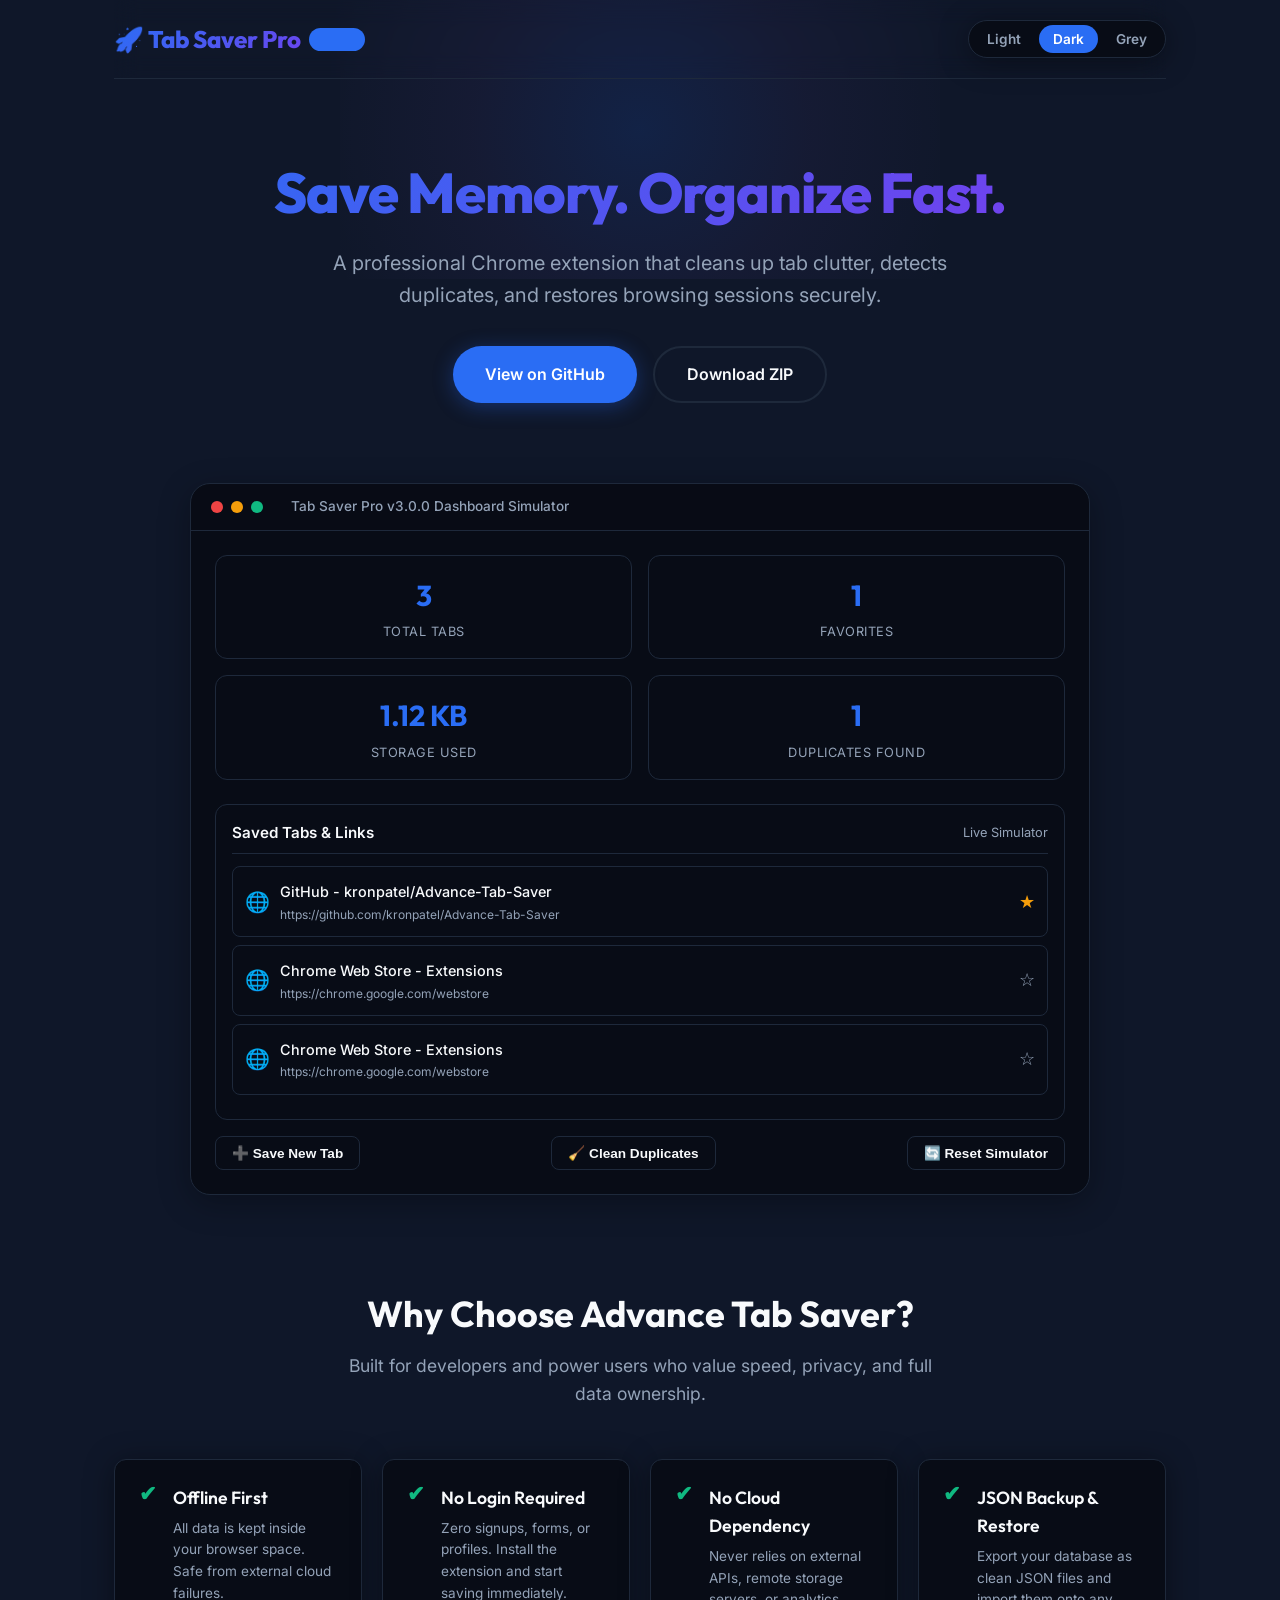
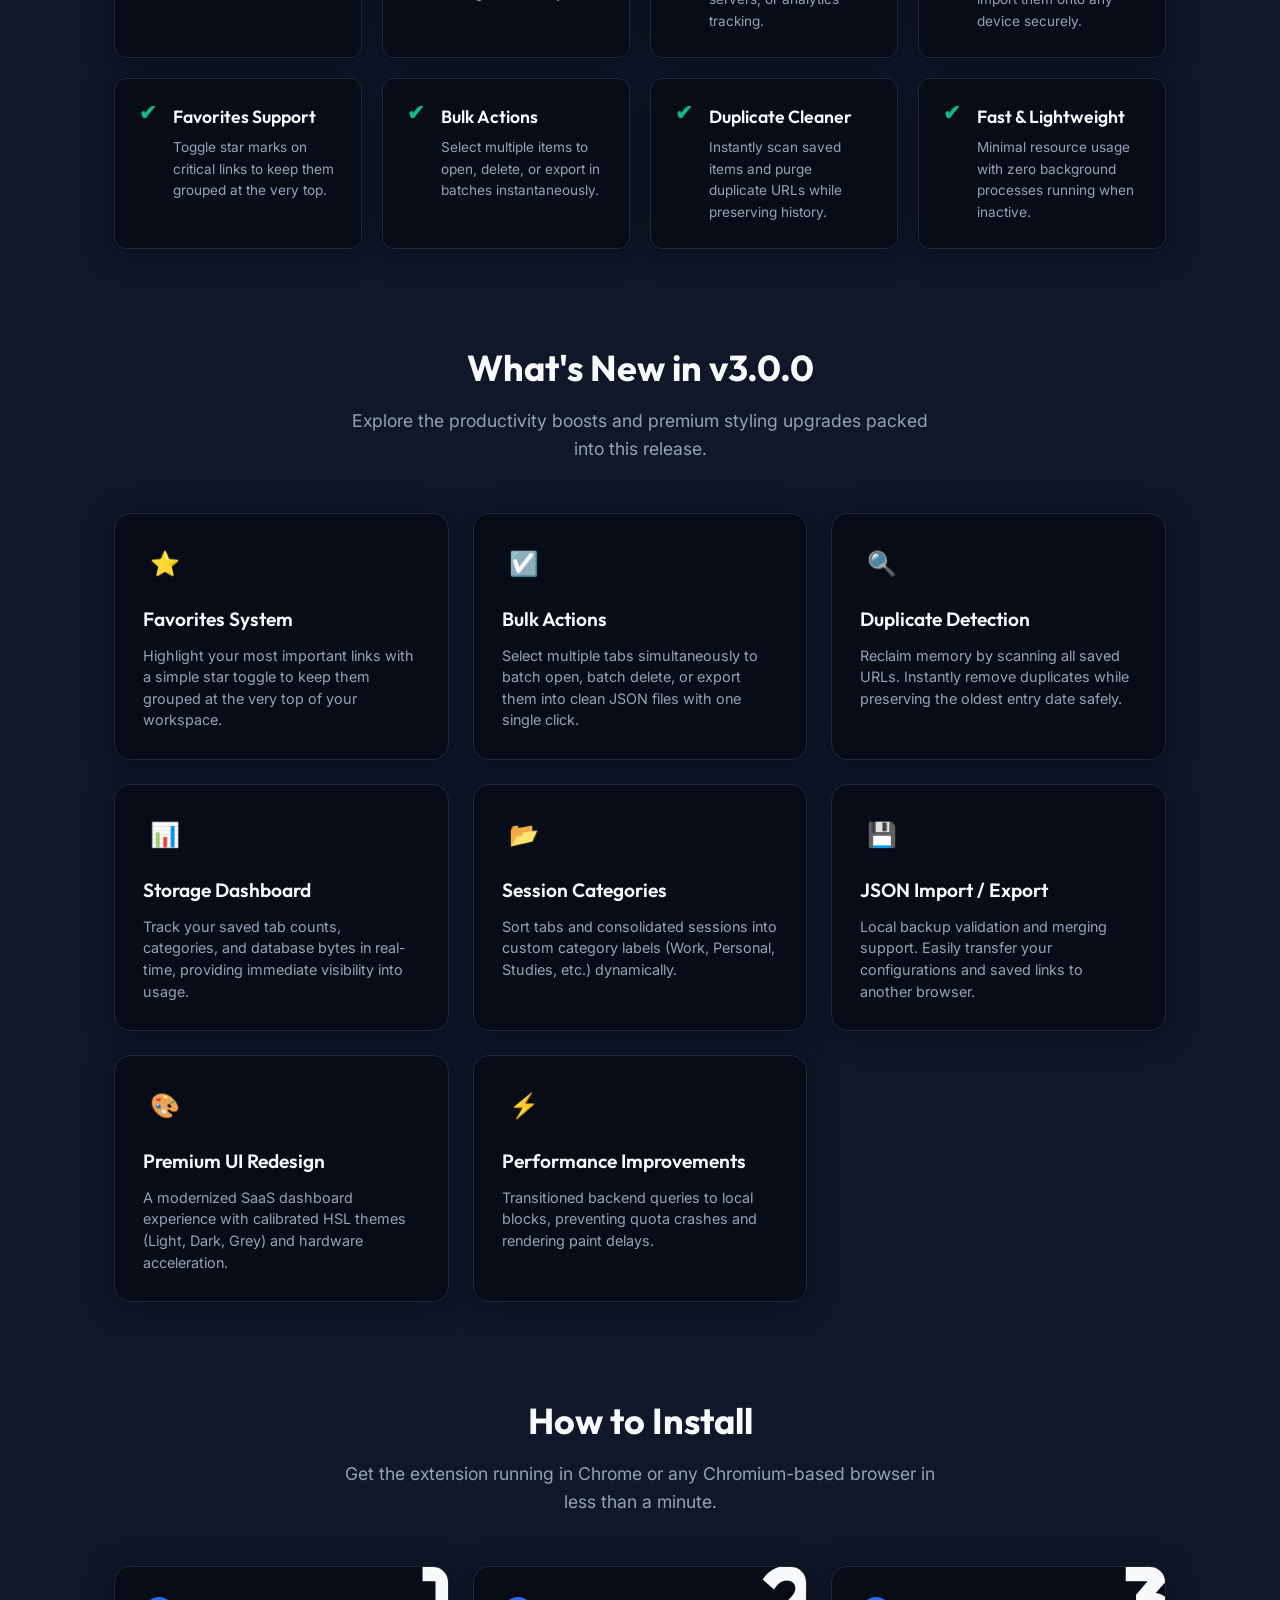
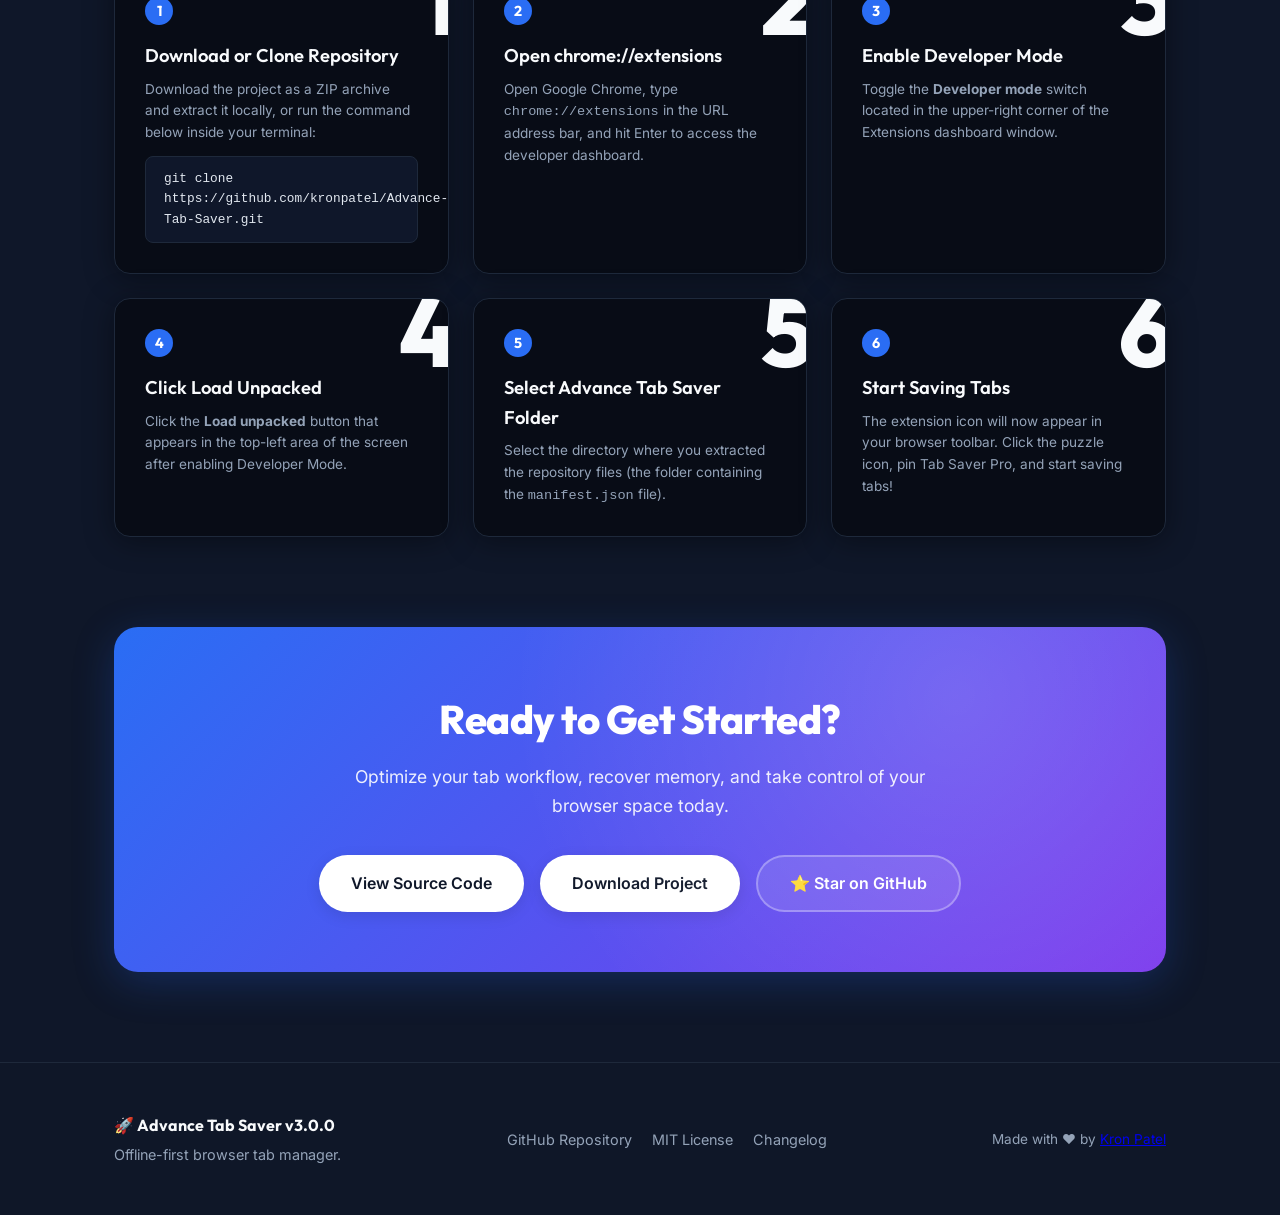
==== commit bfbc0d3f: "docs: upgrade landing page for v3.0.0 (add Why Choose, Highlights, Installation Guide, upgraded CTA," ====
--- a/index.html
+++ b/index.html
@@ -162,7 +162,7 @@
 
         /* --- Hero Section --- */
         .hero {
-            padding: 80px 0 60px;
+            padding: 80px 0 40px;
             text-align: center;
             position: relative;
         }
@@ -258,7 +258,7 @@
 
         /* --- Interactive Showcase Dashboard Simulator --- */
         .showcase {
-            margin: 60px auto;
+            margin: 40px auto 60px;
             max-width: 900px;
             background: var(--card);
             border: 1px solid var(--border);
@@ -432,18 +432,75 @@
             color: var(--primary);
         }
 
-        /* --- What's New v3.0.0 Section --- */
+        /* --- Section Titles --- */
         .section-title {
             font-family: var(--font-display);
             font-size: 2.25rem;
             font-weight: 700;
             text-align: center;
-            margin: 80px 0 40px;
-        }
-
+            margin: 90px 0 40px;
+        }
+
+        .section-subtitle {
+            text-align: center;
+            color: var(--text-muted);
+            font-size: 1.1rem;
+            margin-top: -30px;
+            margin-bottom: 50px;
+            max-width: 600px;
+            margin-left: auto;
+            margin-right: auto;
+        }
+
+        /* --- 1. Why Choose Section --- */
+        .value-grid {
+            display: grid;
+            grid-template-columns: repeat(auto-fit, minmax(240px, 1fr));
+            gap: 20px;
+            margin-bottom: 60px;
+        }
+
+        .value-card {
+            background: var(--card);
+            border: 1px solid var(--border);
+            border-radius: 12px;
+            padding: 24px;
+            box-shadow: var(--shadow);
+            transition: transform 0.2s ease, border-color 0.2s ease;
+            display: flex;
+            align-items: flex-start;
+            gap: 16px;
+        }
+
+        .value-card:hover {
+            transform: translateY(-2px);
+            border-color: var(--primary);
+        }
+
+        .value-icon {
+            font-size: 1.3rem;
+            color: #10b981;
+            font-weight: bold;
+            line-height: 1;
+        }
+
+        .value-content h3 {
+            font-family: var(--font-display);
+            font-size: 1.1rem;
+            font-weight: 600;
+            margin-bottom: 6px;
+            color: var(--text);
+        }
+
+        .value-content p {
+            font-size: 0.85rem;
+            color: var(--text-muted);
+        }
+
+        /* --- 2. What's New v3.0.0 Section --- */
         .features-grid {
             display: grid;
-            grid-template-columns: repeat(auto-fit, minmax(300px, 1fr));
+            grid-template-columns: repeat(auto-fit, minmax(250px, 1fr));
             gap: 24px;
         }
 
@@ -451,7 +508,7 @@
             background: var(--card);
             border: 1px solid var(--border);
             border-radius: 16px;
-            padding: 32px;
+            padding: 28px;
             box-shadow: var(--shadow);
             transition: transform 0.3s ease, box-shadow 0.3s ease, border-color 0.3s ease;
         }
@@ -463,143 +520,228 @@
         }
 
         .feature-icon {
-            font-size: 2rem;
-            width: 48px;
-            height: 48px;
+            font-size: 1.5rem;
+            width: 44px;
+            height: 44px;
             background: rgba(var(--primary-hsl), 0.1);
             color: var(--primary);
-            border-radius: 12px;
+            border-radius: 10px;
             display: flex;
             align-items: center;
             justify-content: center;
-            margin-bottom: 20px;
+            margin-bottom: 18px;
         }
 
         .feature-card h3 {
             font-family: var(--font-display);
-            font-size: 1.25rem;
+            font-size: 1.2rem;
             font-weight: 600;
-            margin-bottom: 12px;
+            margin-bottom: 10px;
         }
 
         .feature-card p {
-            font-size: 0.95rem;
+            font-size: 0.9rem;
             color: var(--text-muted);
-        }
-
-        /* --- v3.0.0 Fixes & Core Enhancements Section --- */
-        .enhancements {
-            margin: 80px auto 0;
+            line-height: 1.5;
+        }
+
+        /* --- 3. Installation Guide Section --- */
+        .guide-grid {
+            display: grid;
+            grid-template-columns: repeat(auto-fit, minmax(280px, 1fr));
+            gap: 24px;
+            margin-top: 30px;
+            position: relative;
+        }
+
+        .guide-card {
             background: var(--card);
             border: 1px solid var(--border);
-            border-radius: 20px;
-            padding: 40px;
+            border-radius: 16px;
+            padding: 30px;
             box-shadow: var(--shadow);
-        }
-
-        .enhancements-grid {
-            display: grid;
-            grid-template-columns: repeat(auto-fit, minmax(280px, 1fr));
-            gap: 32px;
-            margin-top: 24px;
-        }
-
-        .enhancement-group h4 {
+            position: relative;
+            overflow: hidden;
+            transition: border-color 0.2s ease;
+        }
+
+        .guide-card:hover {
+            border-color: var(--primary);
+        }
+
+        .guide-num {
+            position: absolute;
+            top: -15px;
+            right: -10px;
             font-family: var(--font-display);
-            font-size: 1.1rem;
+            font-size: 6rem;
+            font-weight: 800;
+            color: rgba(var(--primary-hsl), 0.07);
+            line-height: 1;
+            user-select: none;
+            pointer-events: none;
+        }
+
+        .guide-step {
+            display: inline-block;
+            background: var(--primary);
+            color: white;
+            font-family: var(--font-display);
+            font-weight: bold;
+            font-size: 0.9rem;
+            width: 28px;
+            height: 28px;
+            border-radius: 50%;
+            text-align: center;
+            line-height: 28px;
+            margin-bottom: 16px;
+        }
+
+        .guide-card h3 {
+            font-family: var(--font-display);
+            font-size: 1.15rem;
             font-weight: 600;
-            margin-bottom: 16px;
-            display: flex;
-            align-items: center;
-            gap: 8px;
-        }
-
-        .enhancement-group ul {
-            list-style: none;
-        }
-
-        .enhancement-group li {
-            position: relative;
-            padding-left: 20px;
-            margin-bottom: 12px;
-            font-size: 0.9rem;
+            margin-bottom: 8px;
+        }
+
+        .guide-card p {
+            font-size: 0.85rem;
             color: var(--text-muted);
         }
 
-        .enhancement-group li::before {
-            content: "✓";
-            position: absolute;
-            left: 0;
-            color: #10b981;
-            font-weight: bold;
-        }
-
-        .enhancement-group.fixed li::before {
-            content: "✦";
-            color: var(--primary);
-        }
-
-        /* --- Installation & Get Started --- */
-        .get-started {
-            text-align: center;
-            padding: 80px 0;
-        }
-
-        .code-box {
+        /* Dev Command Block inside installation */
+        .dev-box {
             background: #0f172a;
             border: 1px solid #1e293b;
-            padding: 16px 24px;
-            border-radius: 12px;
-            display: inline-flex;
+            padding: 12px 18px;
+            border-radius: 8px;
+            display: flex;
             justify-content: space-between;
             align-items: center;
             color: #e2e8f0;
             font-family: monospace;
-            margin: 24px auto;
-            max-width: 650px;
-            width: 100%;
-            box-shadow: var(--shadow);
-        }
-
-        .code-text {
-            overflow-x: auto;
-            white-space: nowrap;
-            font-size: 0.9rem;
-        }
-
-        .copy-btn {
-            background: #334155;
-            color: white;
-            border: none;
-            padding: 8px 16px;
-            border-radius: 8px;
-            cursor: pointer;
-            font-weight: 600;
-            transition: all 0.2s ease;
-            margin-left: 12px;
-        }
-
-        .copy-btn:hover {
-            background: #475569;
-        }
-
-        /* --- Footer --- */
+            font-size: 0.8rem;
+            margin-top: 12px;
+        }
+
+        /* --- 4. Improve GitHub Call-To-Action Section --- */
+        .cta-banner {
+            margin: 90px 0;
+            background: var(--gradient);
+            border-radius: 24px;
+            padding: 60px 40px;
+            text-align: center;
+            color: #ffffff;
+            box-shadow: 0 10px 40px rgba(37, 99, 235, 0.25);
+            position: relative;
+            overflow: hidden;
+        }
+
+        .cta-banner::before {
+            content: '';
+            position: absolute;
+            top: 0;
+            left: 0;
+            right: 0;
+            bottom: 0;
+            background: radial-gradient(circle at 80% 20%, rgba(255, 255, 255, 0.15) 0%, transparent 50%);
+            pointer-events: none;
+        }
+
+        .cta-banner h2 {
+            font-family: var(--font-display);
+            font-size: 2.5rem;
+            font-weight: 800;
+            margin-bottom: 12px;
+            letter-spacing: -0.5px;
+        }
+
+        .cta-banner p {
+            font-size: 1.1rem;
+            max-width: 600px;
+            margin: 0 auto 35px;
+            opacity: 0.9;
+        }
+
+        .cta-buttons {
+            display: flex;
+            justify-content: center;
+            gap: 16px;
+            flex-wrap: wrap;
+        }
+
+        .btn-cta {
+            background: #ffffff;
+            color: hsl(222 47% 11%) !important;
+            box-shadow: 0 4px 15px rgba(0, 0, 0, 0.1);
+        }
+
+        .btn-cta:hover {
+            background: #f1f5f9;
+            box-shadow: 0 6px 20px rgba(0, 0, 0, 0.15);
+        }
+
+        .btn-cta-outline {
+            background: rgba(255, 255, 255, 0.1);
+            color: #ffffff !important;
+            border: 2px solid rgba(255, 255, 255, 0.3);
+            box-shadow: none;
+        }
+
+        .btn-cta-outline:hover {
+            background: rgba(255, 255, 255, 0.2);
+            border-color: #ffffff;
+        }
+
+        /* --- 5. Footer Enhancement --- */
         footer {
             border-top: 1px solid var(--border);
-            padding: 40px 0;
-            text-align: center;
+            padding: 50px 0;
+            background: rgba(0, 0, 0, 0.02);
             color: var(--text-muted);
             font-size: 0.9rem;
-            background: rgba(0, 0, 0, 0.02);
-        }
-
-        footer a {
+            transition: border-color 0.3s ease;
+        }
+
+        .footer-grid {
+            display: flex;
+            justify-content: space-between;
+            align-items: center;
+            flex-wrap: wrap;
+            gap: 24px;
+        }
+
+        .footer-left {
+            display: flex;
+            flex-direction: column;
+            gap: 4px;
+        }
+
+        .footer-left .app-title {
+            font-family: var(--font-display);
+            font-weight: 700;
+            color: var(--text);
+            font-size: 1rem;
+        }
+
+        .footer-links {
+            display: flex;
+            gap: 20px;
+        }
+
+        .footer-links a {
+            color: var(--text-muted);
+            text-decoration: none;
+            transition: color 0.2s ease;
+        }
+
+        .footer-links a:hover {
             color: var(--primary);
-            text-decoration: none;
-        }
-
-        footer a:hover {
             text-decoration: underline;
+        }
+
+        .footer-author {
+            font-size: 0.85rem;
         }
 
         /* Responsive Layouts */
@@ -607,8 +749,13 @@
             h1 { font-size: 2.5rem; }
             .metric-grid { grid-template-columns: 1fr; }
             .section-title { font-size: 1.8rem; margin: 60px 0 30px; }
+            .section-subtitle { margin-top: -20px; margin-bottom: 35px; font-size: 1rem; }
             .features-grid { grid-template-columns: 1fr; }
-            .enhancements { padding: 24px; }
+            .guide-grid { grid-template-columns: 1fr; }
+            .cta-banner { padding: 40px 20px; margin: 60px 0; }
+            .cta-banner h2 { font-size: 1.8rem; }
+            .footer-grid { flex-direction: column; text-align: center; }
+            .footer-links { justify-content: center; }
         }
     </style>
 </head>
@@ -696,96 +843,208 @@
             </div>
         </section>
 
-        <!-- Key Features in v3.0.0 -->
-        <h2 class="section-title animate-on-scroll">What's New in Version 3.0.0</h2>
+        <!-- 1. Why Choose Advance Tab Saver Section -->
+        <h2 class="section-title animate-on-scroll">Why Choose Advance Tab Saver?</h2>
+        <p class="section-subtitle animate-on-scroll">Built for developers and power users who value speed, privacy, and full data ownership.</p>
+        
+        <div class="value-grid">
+            <div class="value-card animate-on-scroll">
+                <span class="value-icon">✔</span>
+                <div class="value-content">
+                    <h3>Offline First</h3>
+                    <p>All data is kept inside your browser space. Safe from external cloud failures.</p>
+                </div>
+            </div>
+            <div class="value-card animate-on-scroll">
+                <span class="value-icon">✔</span>
+                <div class="value-content">
+                    <h3>No Login Required</h3>
+                    <p>Zero signups, forms, or profiles. Install the extension and start saving immediately.</p>
+                </div>
+            </div>
+            <div class="value-card animate-on-scroll">
+                <span class="value-icon">✔</span>
+                <div class="value-content">
+                    <h3>No Cloud Dependency</h3>
+                    <p>Never relies on external APIs, remote storage servers, or analytics tracking.</p>
+                </div>
+            </div>
+            <div class="value-card animate-on-scroll">
+                <span class="value-icon">✔</span>
+                <div class="value-content">
+                    <h3>JSON Backup & Restore</h3>
+                    <p>Export your database as clean JSON files and import them onto any device securely.</p>
+                </div>
+            </div>
+            <div class="value-card animate-on-scroll">
+                <span class="value-icon">✔</span>
+                <div class="value-content">
+                    <h3>Favorites Support</h3>
+                    <p>Toggle star marks on critical links to keep them grouped at the very top.</p>
+                </div>
+            </div>
+            <div class="value-card animate-on-scroll">
+                <span class="value-icon">✔</span>
+                <div class="value-content">
+                    <h3>Bulk Actions</h3>
+                    <p>Select multiple items to open, delete, or export in batches instantaneously.</p>
+                </div>
+            </div>
+            <div class="value-card animate-on-scroll">
+                <span class="value-icon">✔</span>
+                <div class="value-content">
+                    <h3>Duplicate Cleaner</h3>
+                    <p>Instantly scan saved items and purge duplicate URLs while preserving history.</p>
+                </div>
+            </div>
+            <div class="value-card animate-on-scroll">
+                <span class="value-icon">✔</span>
+                <div class="value-content">
+                    <h3>Fast & Lightweight</h3>
+                    <p>Minimal resource usage with zero background processes running when inactive.</p>
+                </div>
+            </div>
+        </div>
+
+        <!-- 2. What's New in v3.0.0 Highlights Section -->
+        <h2 class="section-title animate-on-scroll">What's New in v3.0.0</h2>
+        <p class="section-subtitle animate-on-scroll">Explore the productivity boosts and premium styling upgrades packed into this release.</p>
         
         <div class="features-grid">
-            <!-- Feature 1 -->
             <div class="feature-card animate-on-scroll">
                 <div class="feature-icon">⭐</div>
-                <h3>Favorites & Pinning</h3>
-                <p>Highlight your most important links with a simple star toggle to keep them grouped at the very top of your list.</p>
+                <h3>Favorites System</h3>
+                <p>Highlight your most important links with a simple star toggle to keep them grouped at the very top of your workspace.</p>
             </div>
             
-            <!-- Feature 2 -->
             <div class="feature-card animate-on-scroll">
-                <div class="feature-icon">🗂️</div>
-                <h3>Bulk Selection Actions</h3>
+                <div class="feature-icon">☑️</div>
+                <h3>Bulk Actions</h3>
                 <p>Select multiple tabs simultaneously to batch open, batch delete, or export them into clean JSON files with one single click.</p>
             </div>
             
-            <!-- Feature 3 -->
             <div class="feature-card animate-on-scroll">
-                <div class="feature-icon">🧹</div>
-                <h3>Duplicate Tab Cleaner</h3>
+                <div class="feature-icon">🔍</div>
+                <h3>Duplicate Detection</h3>
                 <p>Reclaim memory by scanning all saved URLs. Instantly remove duplicates while preserving the oldest entry date safely.</p>
             </div>
 
-            <!-- Feature 4 -->
             <div class="feature-card animate-on-scroll">
                 <div class="feature-icon">📊</div>
-                <h3>Storage Analytics Grid</h3>
+                <h3>Storage Dashboard</h3>
                 <p>Track your saved tab counts, categories, and database bytes in real-time, providing immediate visibility into usage.</p>
             </div>
 
-            <!-- Feature 5 -->
+            <div class="feature-card animate-on-scroll">
+                <div class="feature-icon">📂</div>
+                <h3>Session Categories</h3>
+                <p>Sort tabs and consolidated sessions into custom category labels (Work, Personal, Studies, etc.) dynamically.</p>
+            </div>
+
+            <div class="feature-card animate-on-scroll">
+                <div class="feature-icon">💾</div>
+                <h3>JSON Import / Export</h3>
+                <p>Local backup validation and merging support. Easily transfer your configurations and saved links to another browser.</p>
+            </div>
+
             <div class="feature-card animate-on-scroll">
                 <div class="feature-icon">🎨</div>
-                <h3>Three Premium Themes</h3>
-                <p>Toggle between optimized HSL-derived Dark, Light, and Grey themes with smooth hardware-accelerated transitions.</p>
-            </div>
-
-            <!-- Feature 6 -->
+                <h3>Premium UI Redesign</h3>
+                <p>A modernized SaaS dashboard experience with calibrated HSL themes (Light, Dark, Grey) and hardware acceleration.</p>
+            </div>
+
             <div class="feature-card animate-on-scroll">
-                <div class="feature-icon">💾</div>
-                <h3>Local-First Architecture</h3>
-                <p>Removed third-party trackers, OAuth dependencies, and logins. All data is kept on your computer, with full JSON import/export support.</p>
+                <div class="feature-icon">⚡</div>
+                <h3>Performance Improvements</h3>
+                <p>Transitioned backend queries to local blocks, preventing quota crashes and rendering paint delays.</p>
             </div>
         </div>
 
-        <!-- Fixes & Refinements list -->
-        <section class="enhancements animate-on-scroll">
-            <h3 style="font-family: var(--font-display); font-size: 1.5rem; text-align: center; margin-bottom: 24px;">Under the Hood Enhancements</h3>
+        <!-- 3. How to Install Section -->
+        <h2 class="section-title animate-on-scroll">How to Install</h2>
+        <p class="section-subtitle animate-on-scroll">Get the extension running in Chrome or any Chromium-based browser in less than a minute.</p>
+        
+        <div class="guide-grid">
+            <div class="guide-card animate-on-scroll">
+                <span class="guide-num">1</span>
+                <span class="guide-step">1</span>
+                <h3>Download or Clone Repository</h3>
+                <p>Download the project as a ZIP archive and extract it locally, or run the command below inside your terminal:</p>
+                <div class="dev-box">
+                    <span id="git-command">git clone https://github.com/kronpatel/Advance-Tab-Saver.git</span>
+                    <button class="copy-btn" onclick="copyCode()" style="background: var(--primary); padding: 4px 8px; border-radius: 4px; font-size: 0.75rem; border: none; cursor: pointer; color: white;">Copy</button>
+                </div>
+            </div>
+
+            <div class="guide-card animate-on-scroll">
+                <span class="guide-num">2</span>
+                <span class="guide-step">2</span>
+                <h3>Open chrome://extensions</h3>
+                <p>Open Google Chrome, type <code>chrome://extensions</code> in the URL address bar, and hit Enter to access the developer dashboard.</p>
+            </div>
+
+            <div class="guide-card animate-on-scroll">
+                <span class="guide-num">3</span>
+                <span class="guide-step">3</span>
+                <h3>Enable Developer Mode</h3>
+                <p>Toggle the <strong>Developer mode</strong> switch located in the upper-right corner of the Extensions dashboard window.</p>
+            </div>
+
+            <div class="guide-card animate-on-scroll">
+                <span class="guide-num">4</span>
+                <span class="guide-step">4</span>
+                <h3>Click Load Unpacked</h3>
+                <p>Click the <strong>Load unpacked</strong> button that appears in the top-left area of the screen after enabling Developer Mode.</p>
+            </div>
+
+            <div class="guide-card animate-on-scroll">
+                <span class="guide-num">5</span>
+                <span class="guide-step">5</span>
+                <h3>Select Advance Tab Saver Folder</h3>
+                <p>Select the directory where you extracted the repository files (the folder containing the <code>manifest.json</code> file).</p>
+            </div>
+
+            <div class="guide-card animate-on-scroll">
+                <span class="guide-num">6</span>
+                <span class="guide-step">6</span>
+                <h3>Start Saving Tabs</h3>
+                <p>The extension icon will now appear in your browser toolbar. Click the puzzle icon, pin Tab Saver Pro, and start saving tabs!</p>
+            </div>
+        </div>
+
+        <!-- 4. Ready to Get Started CTA Section -->
+        <section class="cta-banner animate-on-scroll">
+            <h2>Ready to Get Started?</h2>
+            <p>Optimize your tab workflow, recover memory, and take control of your browser space today.</p>
             
-            <div class="enhancements-grid">
-                <div class="enhancement-group">
-                    <h4>🛠️ Features Added & Fixed</h4>
-                    <ul>
-                        <li>XSS vulnerabilities resolved by escaping inputs dynamically.</li>
-                        <li>Transitioned backend logic from sync quota limits to local storage blocks.</li>
-                        <li>Optimized transitions by mapping properties explicitly instead of wildcards.</li>
-                        <li>Settings modal options persist reliably on reload.</li>
-                    </ul>
-                </div>
-                <div class="enhancement-group fixed">
-                    <h4>🛡️ Security & Performance</h4>
-                    <ul>
-                        <li>Fully offline service worker handling session updates.</li>
-                        <li>Cleaned up redundant dependencies and legacy OAuth client configurations.</li>
-                        <li>Full input validation during backup imports to prevent parsing exceptions.</li>
-                    </ul>
-                </div>
+            <div class="cta-buttons">
+                <a href="https://github.com/kronpatel/Advance-Tab-Saver" class="btn btn-cta" target="_blank">View Source Code</a>
+                <a href="https://github.com/kronpatel/Advance-Tab-Saver/archive/refs/heads/main.zip" class="btn btn-cta">Download Project</a>
+                <a href="https://github.com/kronpatel/Advance-Tab-Saver/stargazers" class="btn btn-cta-outline" target="_blank">⭐ Star on GitHub</a>
             </div>
         </section>
 
-        <!-- Developer Setup -->
-        <section class="get-started animate-on-scroll">
-            <h2>Get Started for Developers</h2>
-            <p style="color: var(--text-muted); margin-top: 8px;">Run and contribute to the project locally in a few seconds.</p>
-            
-            <div class="code-box">
-                <span class="code-text" id="git-command">git clone https://github.com/kronpatel/Advance-Tab-Saver.git</span>
-                <button class="copy-btn" onclick="copyCode()">Copy</button>
-            </div>
-        </section>
-
     </div>
 
-    <!-- Footer -->
+    <!-- 5. Footer Upgraded -->
     <footer>
         <div class="container">
-            <p>Developed with ❤️ by <a href="https://github.com/kronpatel" target="_blank">Kron Patel</a></p>
-            <p style="margin-top: 8px; font-size: 0.8rem;"><small>Licensed under MIT • <a href="https://github.com/kronpatel/Advance-Tab-Saver" target="_blank">View Source on GitHub</a></small></p>
+            <div class="footer-grid">
+                <div class="footer-left">
+                    <span class="app-title">🚀 Advance Tab Saver v3.0.0</span>
+                    <span>Offline-first browser tab manager.</span>
+                </div>
+                
+                <div class="footer-links">
+                    <a href="https://github.com/kronpatel/Advance-Tab-Saver" target="_blank">GitHub Repository</a>
+                    <a href="https://github.com/kronpatel/Advance-Tab-Saver/blob/main/LICENSE" target="_blank">MIT License</a>
+                    <a href="https://github.com/kronpatel/Advance-Tab-Saver/blob/main/CHANGELOG.md" target="_blank">Changelog</a>
+                </div>
+                
+                <div class="footer-author">
+                    <span>Made with ❤️ by <a href="https://github.com/kronpatel" target="_blank">Kron Patel</a></span>
+                </div>
+            </div>
         </div>
     </footer>
 
@@ -817,7 +1076,7 @@
                     entry.target.classList.add('visible');
                 }
             });
-        }, { threshold: 0.1 });
+        }, { threshold: 0.05 });
 
         document.querySelectorAll('.animate-on-scroll').forEach(el => observer.observe(el));
 
@@ -830,7 +1089,7 @@
                 btn.style.background = '#10b981';
                 setTimeout(() => {
                     btn.innerText = 'Copy';
-                    btn.style.background = '#334155';
+                    btn.style.background = 'var(--primary)';
                 }, 2000);
             });
         }
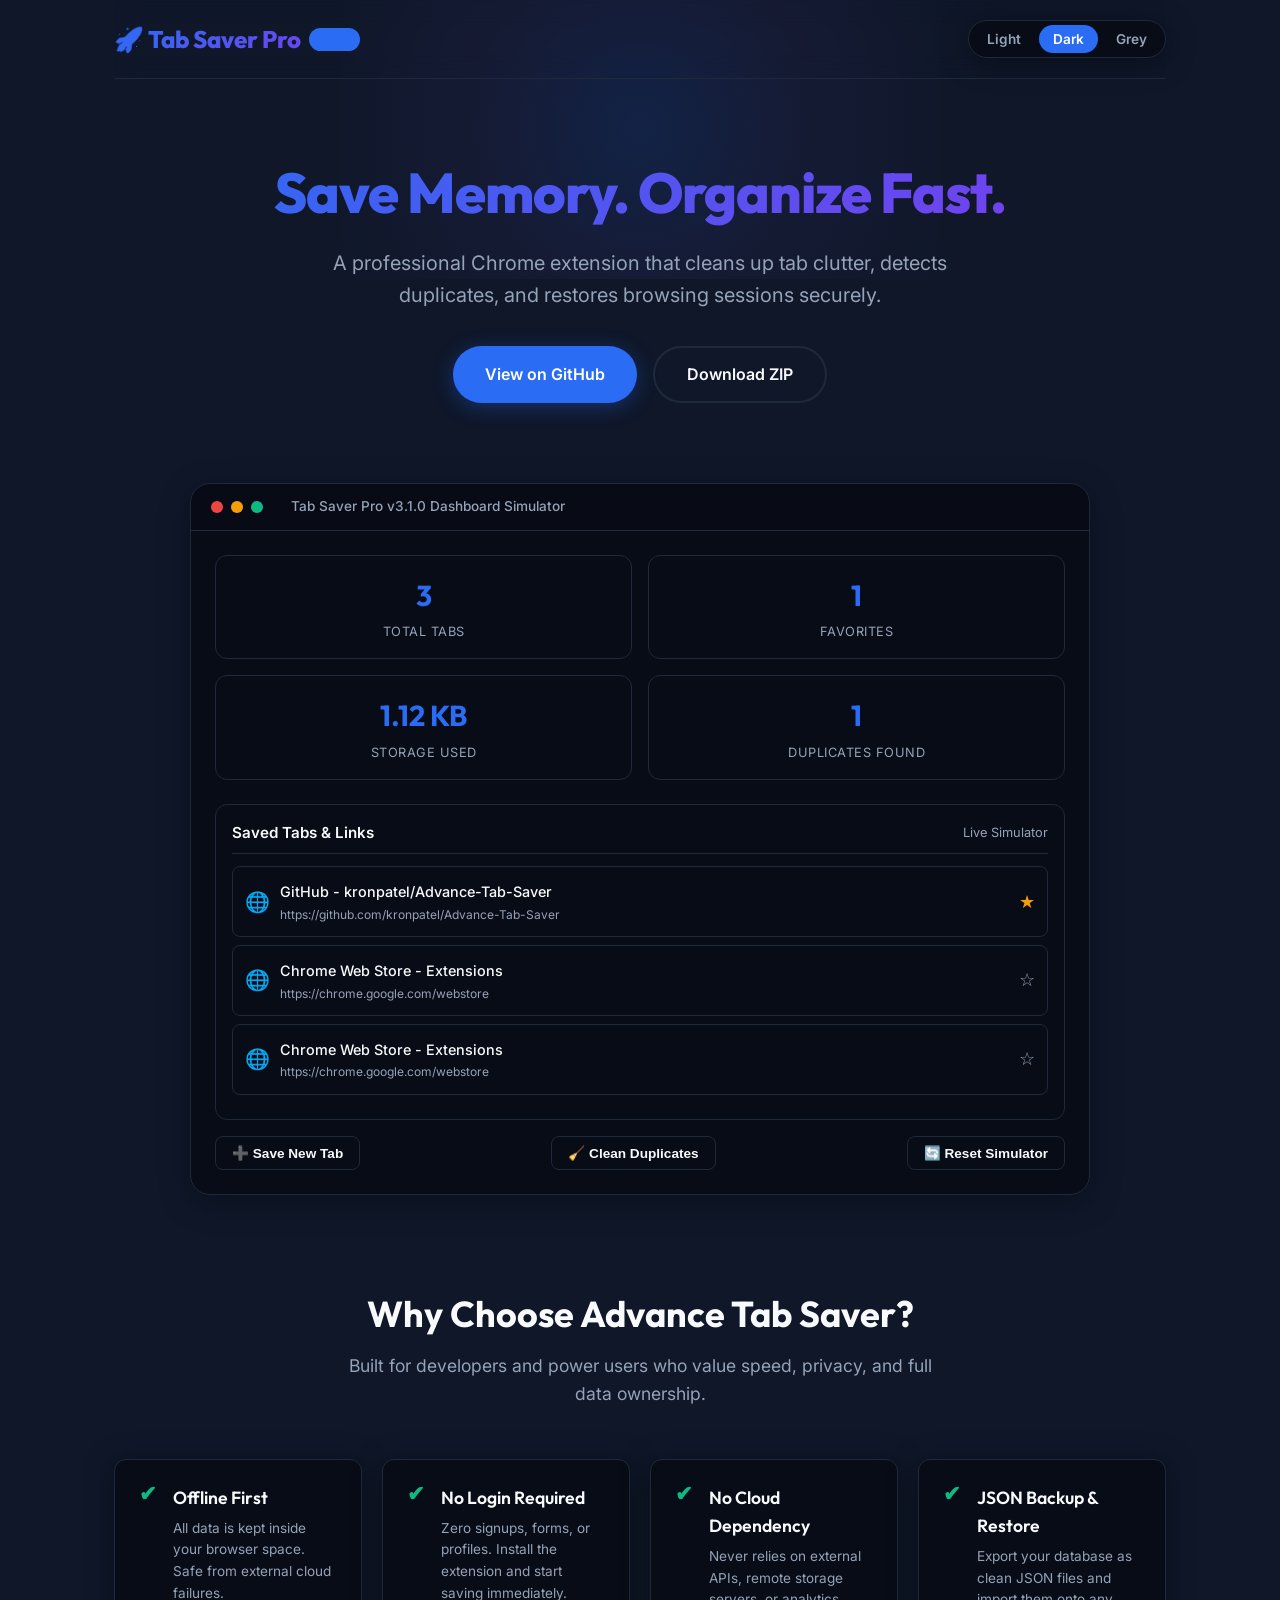
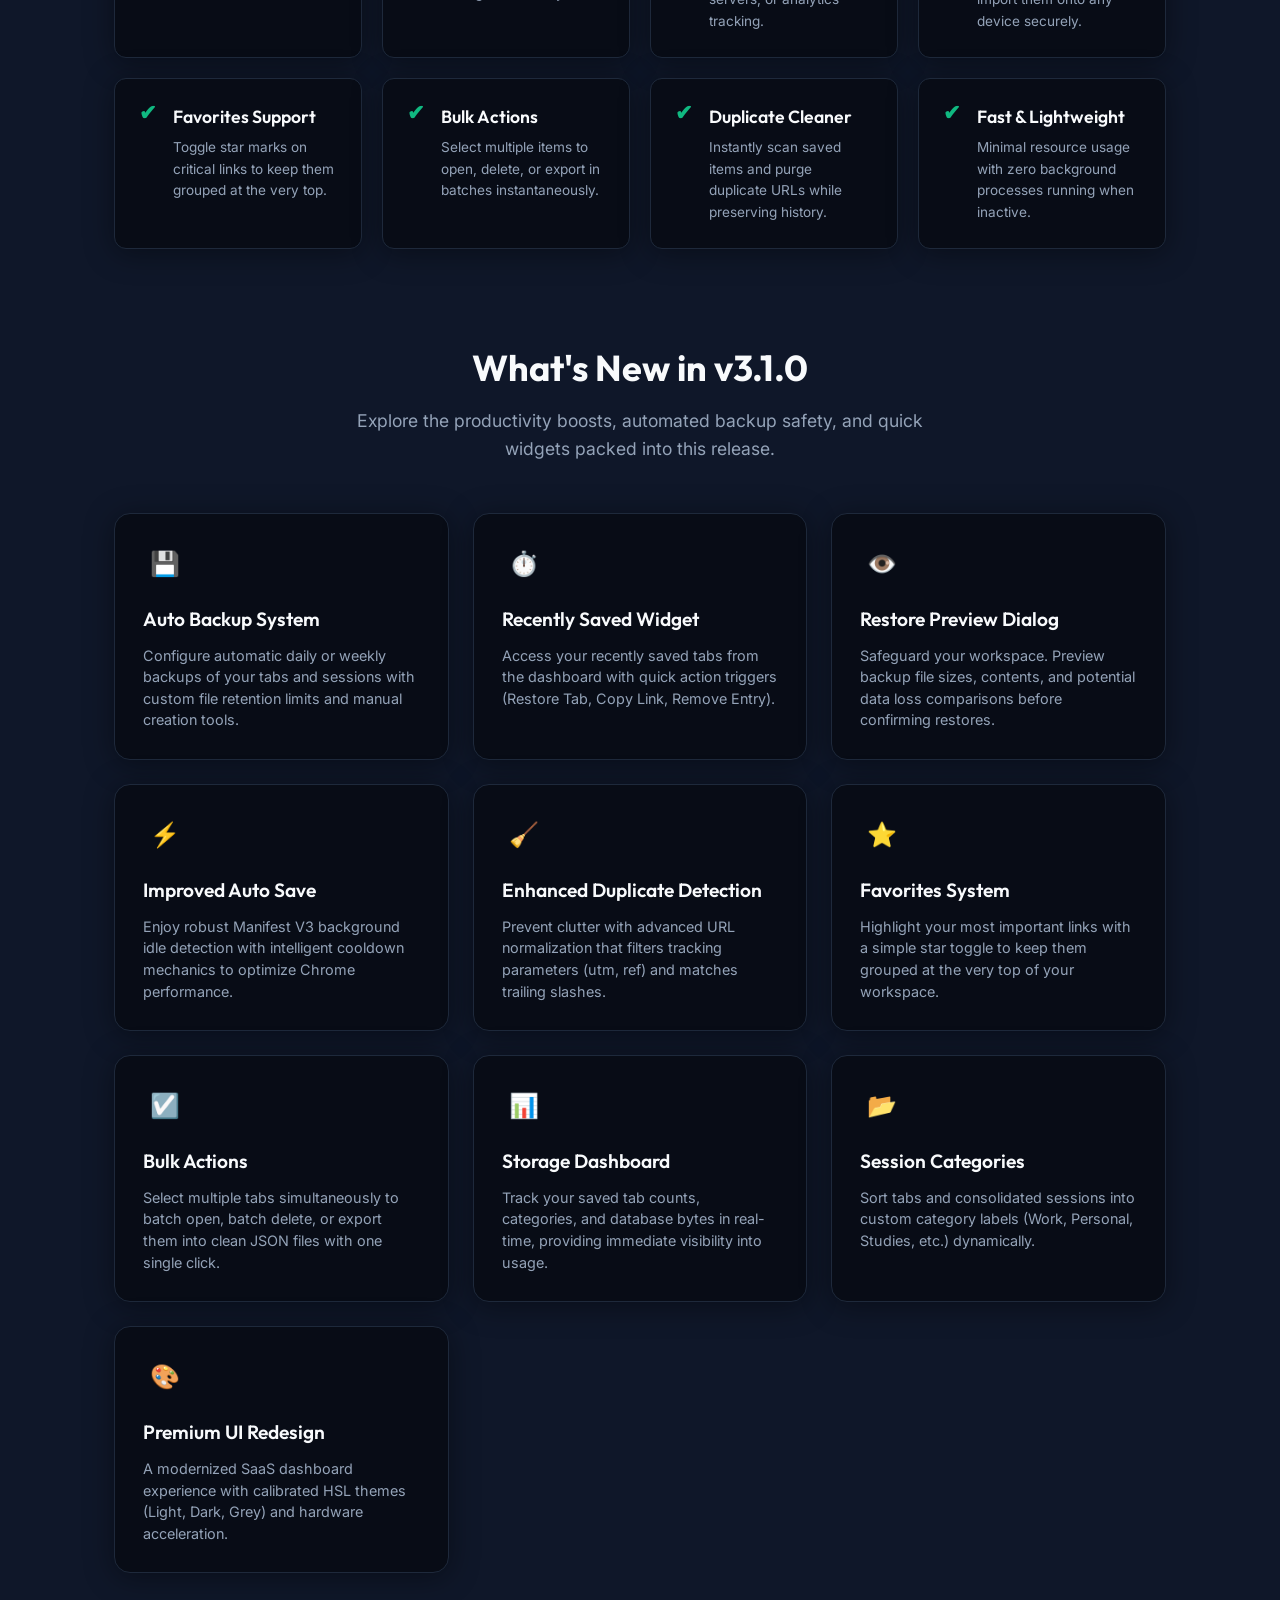
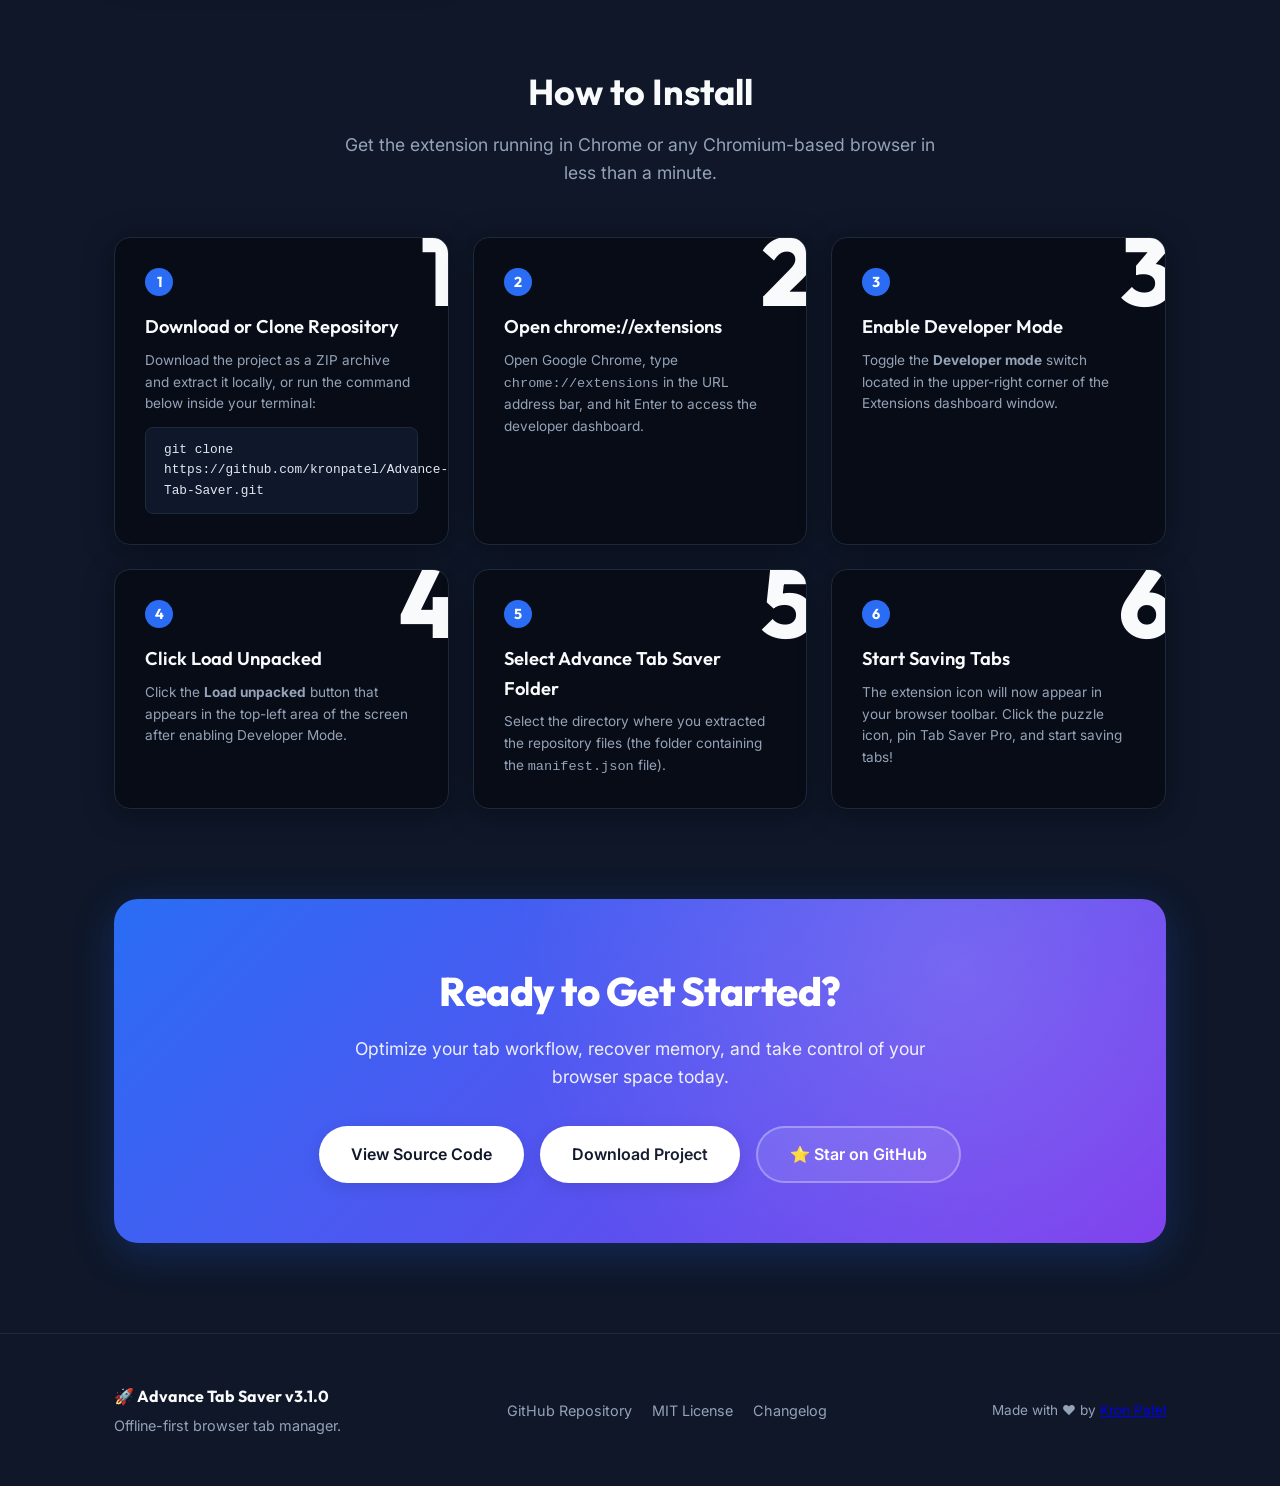
==== commit 6b59768f: "Release v3.1.0 * Added Automatic Backup System  * Added Recently Saved Widget  * Added Restore Previ" ====
--- a/index.html
+++ b/index.html
@@ -765,7 +765,7 @@
         <!-- Navigation bar -->
         <nav>
             <a href="#" class="logo">
-                🚀 Tab Saver Pro <span class="version-tag">v3.0.0</span>
+                🚀 Tab Saver Pro <span class="version-tag">v3.1.0</span>
             </a>
             
             <div class="theme-selector">
@@ -792,7 +792,7 @@
                 <span class="dot dot-red"></span>
                 <span class="dot dot-yellow"></span>
                 <span class="dot dot-green"></span>
-                <span class="window-title">Tab Saver Pro v3.0.0 Dashboard Simulator</span>
+                <span class="window-title">Tab Saver Pro v3.1.0 Dashboard Simulator</span>
             </div>
             
             <div class="sim-body">
@@ -906,11 +906,41 @@
             </div>
         </div>
 
-        <!-- 2. What's New in v3.0.0 Highlights Section -->
-        <h2 class="section-title animate-on-scroll">What's New in v3.0.0</h2>
-        <p class="section-subtitle animate-on-scroll">Explore the productivity boosts and premium styling upgrades packed into this release.</p>
+        <!-- 2. What's New in v3.1.0 Highlights Section -->
+        <h2 class="section-title animate-on-scroll">What's New in v3.1.0</h2>
+        <p class="section-subtitle animate-on-scroll">Explore the productivity boosts, automated backup safety, and quick widgets packed into this release.</p>
         
         <div class="features-grid">
+            <div class="feature-card animate-on-scroll">
+                <div class="feature-icon">💾</div>
+                <h3>Auto Backup System</h3>
+                <p>Configure automatic daily or weekly backups of your tabs and sessions with custom file retention limits and manual creation tools.</p>
+            </div>
+
+            <div class="feature-card animate-on-scroll">
+                <div class="feature-icon">⏱️</div>
+                <h3>Recently Saved Widget</h3>
+                <p>Access your recently saved tabs from the dashboard with quick action triggers (Restore Tab, Copy Link, Remove Entry).</p>
+            </div>
+
+            <div class="feature-card animate-on-scroll">
+                <div class="feature-icon">👁️</div>
+                <h3>Restore Preview Dialog</h3>
+                <p>Safeguard your workspace. Preview backup file sizes, contents, and potential data loss comparisons before confirming restores.</p>
+            </div>
+
+            <div class="feature-card animate-on-scroll">
+                <div class="feature-icon">⚡</div>
+                <h3>Improved Auto Save</h3>
+                <p>Enjoy robust Manifest V3 background idle detection with intelligent cooldown mechanics to optimize Chrome performance.</p>
+            </div>
+
+            <div class="feature-card animate-on-scroll">
+                <div class="feature-icon">🧹</div>
+                <h3>Enhanced Duplicate Detection</h3>
+                <p>Prevent clutter with advanced URL normalization that filters tracking parameters (utm, ref) and matches trailing slashes.</p>
+            </div>
+
             <div class="feature-card animate-on-scroll">
                 <div class="feature-icon">⭐</div>
                 <h3>Favorites System</h3>
@@ -922,12 +952,6 @@
                 <h3>Bulk Actions</h3>
                 <p>Select multiple tabs simultaneously to batch open, batch delete, or export them into clean JSON files with one single click.</p>
             </div>
-            
-            <div class="feature-card animate-on-scroll">
-                <div class="feature-icon">🔍</div>
-                <h3>Duplicate Detection</h3>
-                <p>Reclaim memory by scanning all saved URLs. Instantly remove duplicates while preserving the oldest entry date safely.</p>
-            </div>
 
             <div class="feature-card animate-on-scroll">
                 <div class="feature-icon">📊</div>
@@ -942,21 +966,9 @@
             </div>
 
             <div class="feature-card animate-on-scroll">
-                <div class="feature-icon">💾</div>
-                <h3>JSON Import / Export</h3>
-                <p>Local backup validation and merging support. Easily transfer your configurations and saved links to another browser.</p>
-            </div>
-
-            <div class="feature-card animate-on-scroll">
                 <div class="feature-icon">🎨</div>
                 <h3>Premium UI Redesign</h3>
                 <p>A modernized SaaS dashboard experience with calibrated HSL themes (Light, Dark, Grey) and hardware acceleration.</p>
-            </div>
-
-            <div class="feature-card animate-on-scroll">
-                <div class="feature-icon">⚡</div>
-                <h3>Performance Improvements</h3>
-                <p>Transitioned backend queries to local blocks, preventing quota crashes and rendering paint delays.</p>
             </div>
         </div>
 
@@ -1031,7 +1043,7 @@
         <div class="container">
             <div class="footer-grid">
                 <div class="footer-left">
-                    <span class="app-title">🚀 Advance Tab Saver v3.0.0</span>
+                    <span class="app-title">🚀 Advance Tab Saver v3.1.0</span>
                     <span>Offline-first browser tab manager.</span>
                 </div>
                 
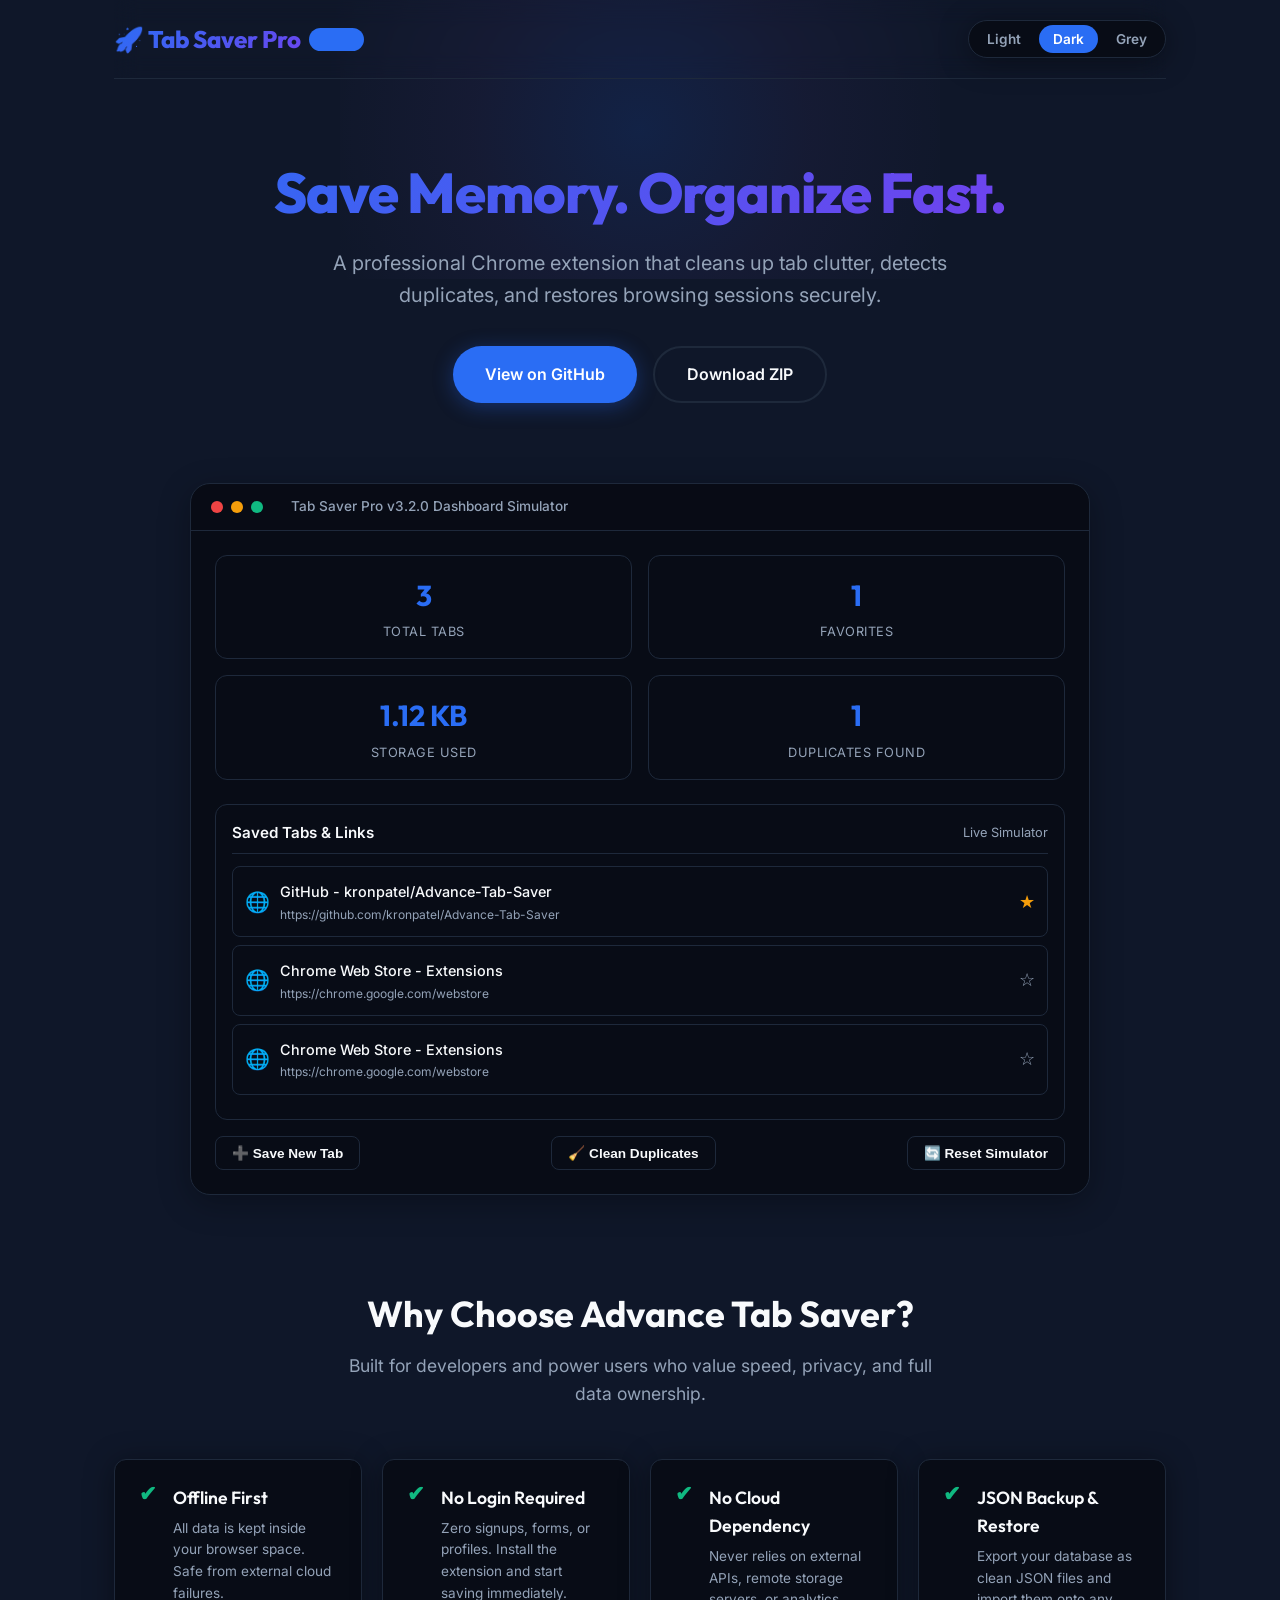
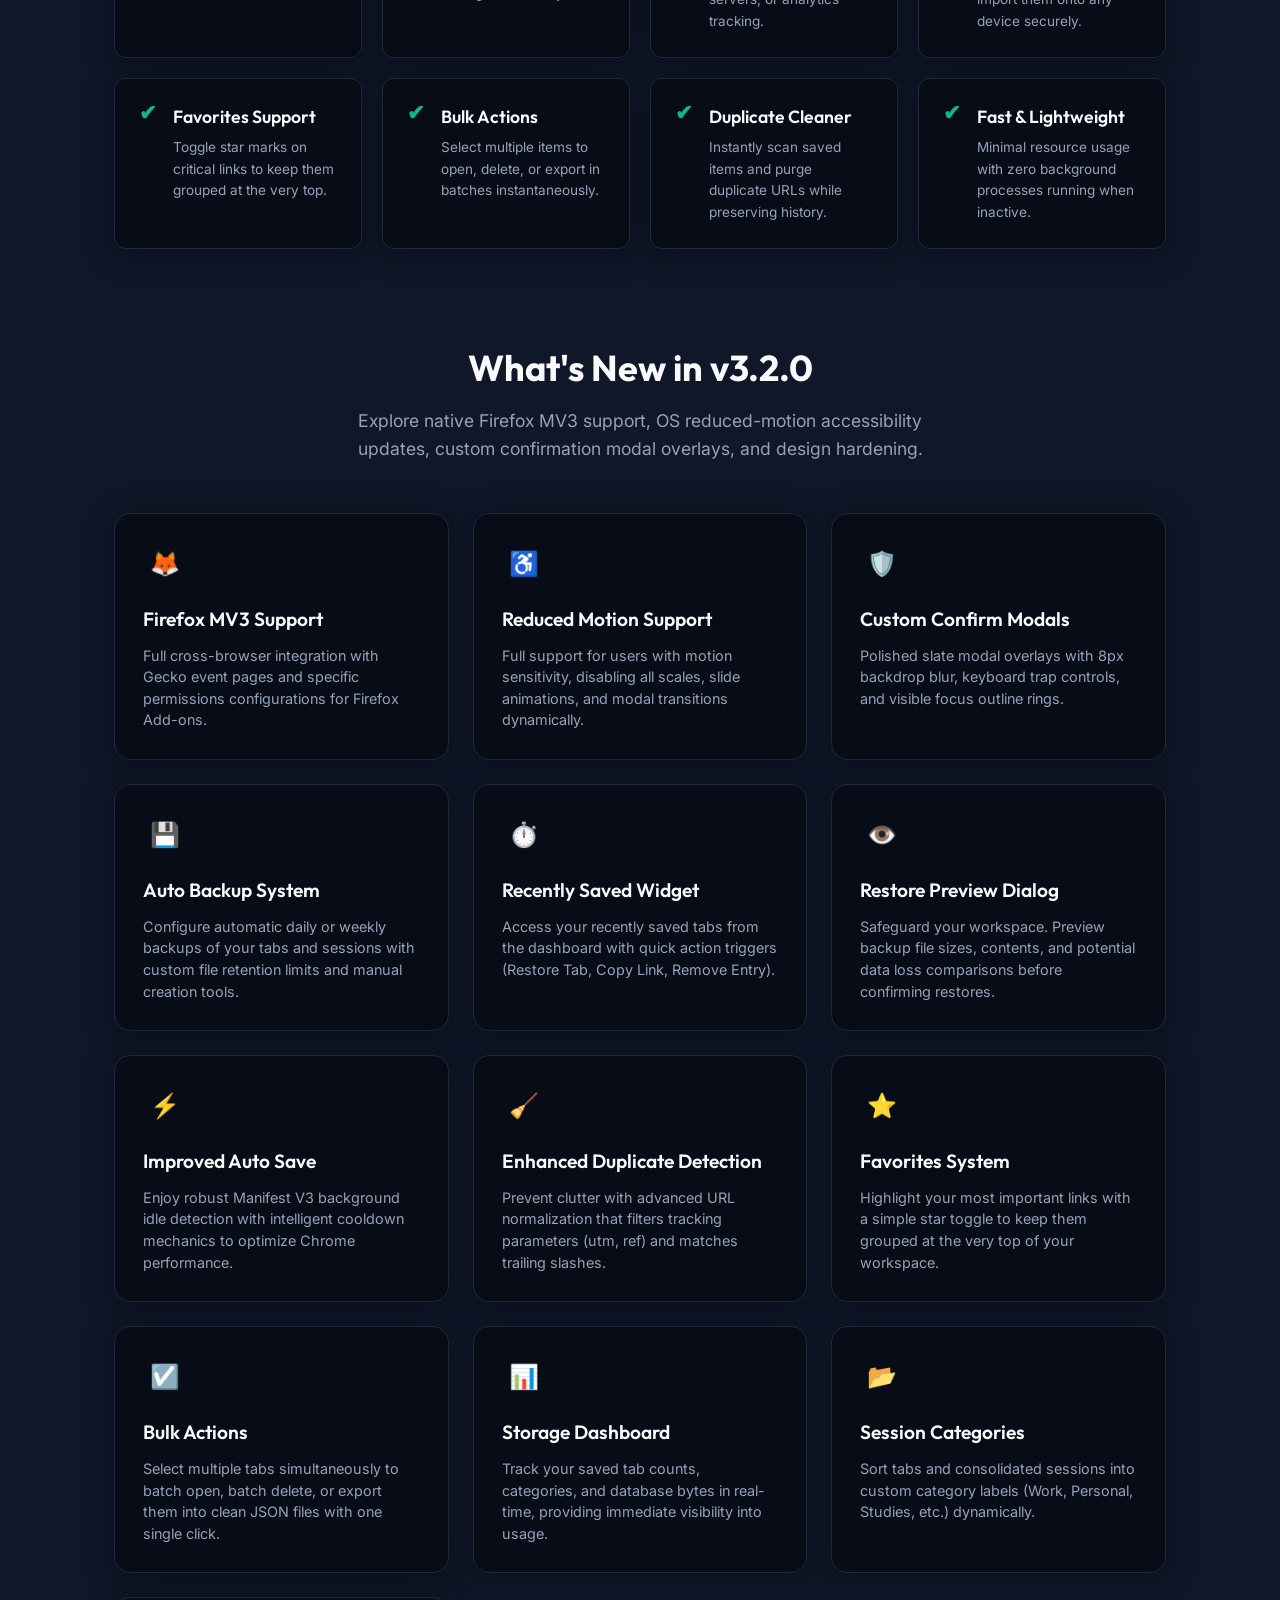
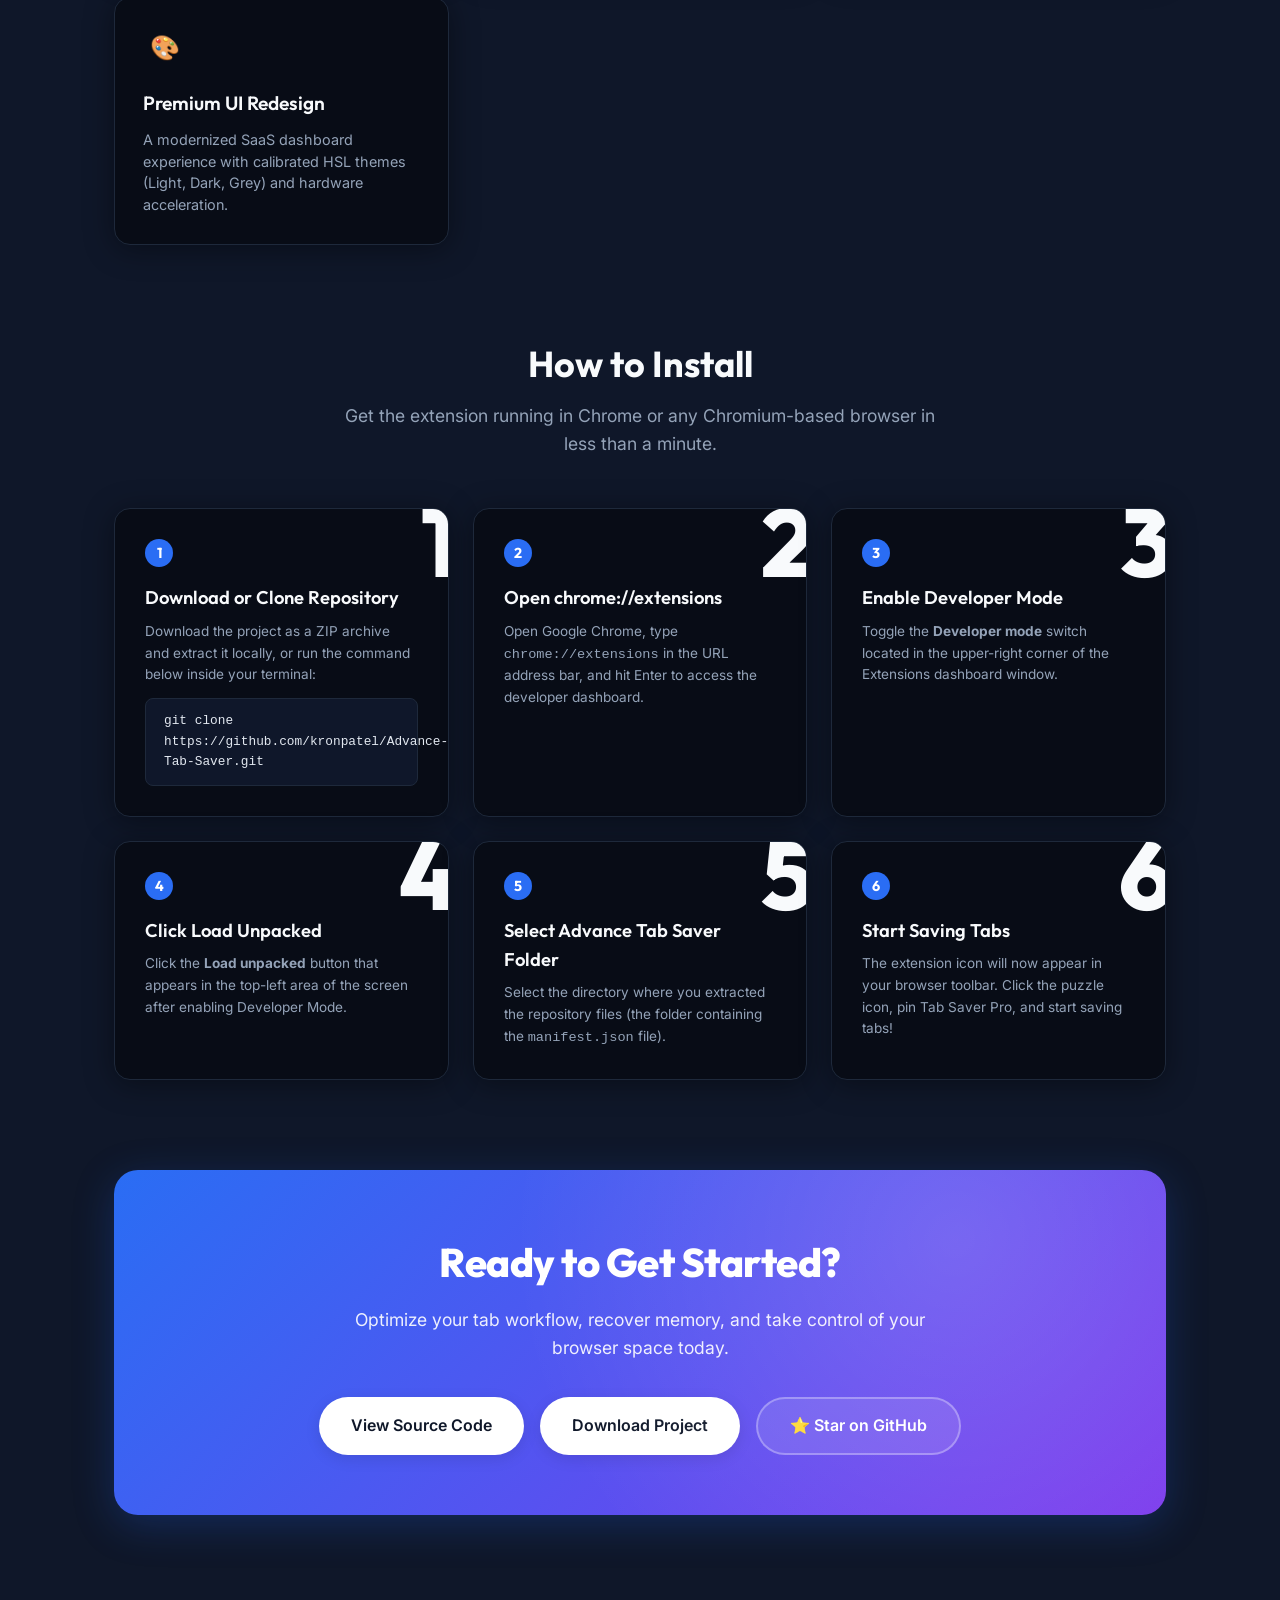
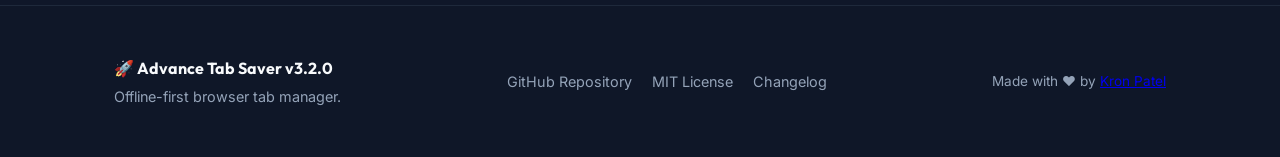
==== commit c0584cc4: "release: v3.2.0" ====
--- a/index.html
+++ b/index.html
@@ -6,6 +6,17 @@
     <title>Tab Saver Pro - Save Memory & Organize Browser Tabs</title>
     <meta name="description" content="A premium Chrome extension to save, organize, categorize, restore, and manage browser tabs with favorites, bulk actions, duplicate detection, and storage analytics.">
     
+    <!-- SEO & Open Graph Metadata -->
+    <meta name="keywords" content="Tab Saver Pro, browser extension, tab manager, session saver, chrome extension, firefox addon, productivity, tab organizer, duplicate tab cleaner">
+    <meta property="og:title" content="Tab Saver Pro - Save Memory & Organize Browser Tabs">
+    <meta property="og:description" content="A premium offline-first web extension to save, organize, categorize, and restore your browser tabs and sessions with automated backups and duplicate cleaning.">
+    <meta property="og:type" content="website">
+    <meta property="og:url" content="https://kronpatel.github.io/Advance-Tab-Saver/">
+    <meta property="og:image" content="icons/icon128.png">
+    
+    <!-- Favicon link -->
+    <link rel="icon" type="image/png" href="icons/icon32.png">
+
     <!-- Google Fonts -->
     <link rel="preconnect" href="https://fonts.googleapis.com">
     <link rel="preconnect" href="https://fonts.gstatic.com" crossorigin>
@@ -765,7 +776,7 @@
         <!-- Navigation bar -->
         <nav>
             <a href="#" class="logo">
-                🚀 Tab Saver Pro <span class="version-tag">v3.1.0</span>
+                🚀 Tab Saver Pro <span class="version-tag">v3.2.0</span>
             </a>
             
             <div class="theme-selector">
@@ -792,7 +803,7 @@
                 <span class="dot dot-red"></span>
                 <span class="dot dot-yellow"></span>
                 <span class="dot dot-green"></span>
-                <span class="window-title">Tab Saver Pro v3.1.0 Dashboard Simulator</span>
+                <span class="window-title">Tab Saver Pro v3.2.0 Dashboard Simulator</span>
             </div>
             
             <div class="sim-body">
@@ -906,11 +917,29 @@
             </div>
         </div>
 
-        <!-- 2. What's New in v3.1.0 Highlights Section -->
-        <h2 class="section-title animate-on-scroll">What's New in v3.1.0</h2>
-        <p class="section-subtitle animate-on-scroll">Explore the productivity boosts, automated backup safety, and quick widgets packed into this release.</p>
+        <!-- 2. What's New in v3.2.0 Highlights Section -->
+        <h2 class="section-title animate-on-scroll">What's New in v3.2.0</h2>
+        <p class="section-subtitle animate-on-scroll">Explore native Firefox MV3 support, OS reduced-motion accessibility updates, custom confirmation modal overlays, and design hardening.</p>
         
         <div class="features-grid">
+            <div class="feature-card animate-on-scroll">
+                <div class="feature-icon">🦊</div>
+                <h3>Firefox MV3 Support</h3>
+                <p>Full cross-browser integration with Gecko event pages and specific permissions configurations for Firefox Add-ons.</p>
+            </div>
+
+            <div class="feature-card animate-on-scroll">
+                <div class="feature-icon">♿</div>
+                <h3>Reduced Motion Support</h3>
+                <p>Full support for users with motion sensitivity, disabling all scales, slide animations, and modal transitions dynamically.</p>
+            </div>
+
+            <div class="feature-card animate-on-scroll">
+                <div class="feature-icon">🛡️</div>
+                <h3>Custom Confirm Modals</h3>
+                <p>Polished slate modal overlays with 8px backdrop blur, keyboard trap controls, and visible focus outline rings.</p>
+            </div>
+
             <div class="feature-card animate-on-scroll">
                 <div class="feature-icon">💾</div>
                 <h3>Auto Backup System</h3>
@@ -1043,7 +1072,7 @@
         <div class="container">
             <div class="footer-grid">
                 <div class="footer-left">
-                    <span class="app-title">🚀 Advance Tab Saver v3.1.0</span>
+                    <span class="app-title">🚀 Advance Tab Saver v3.2.0</span>
                     <span>Offline-first browser tab manager.</span>
                 </div>
                 
